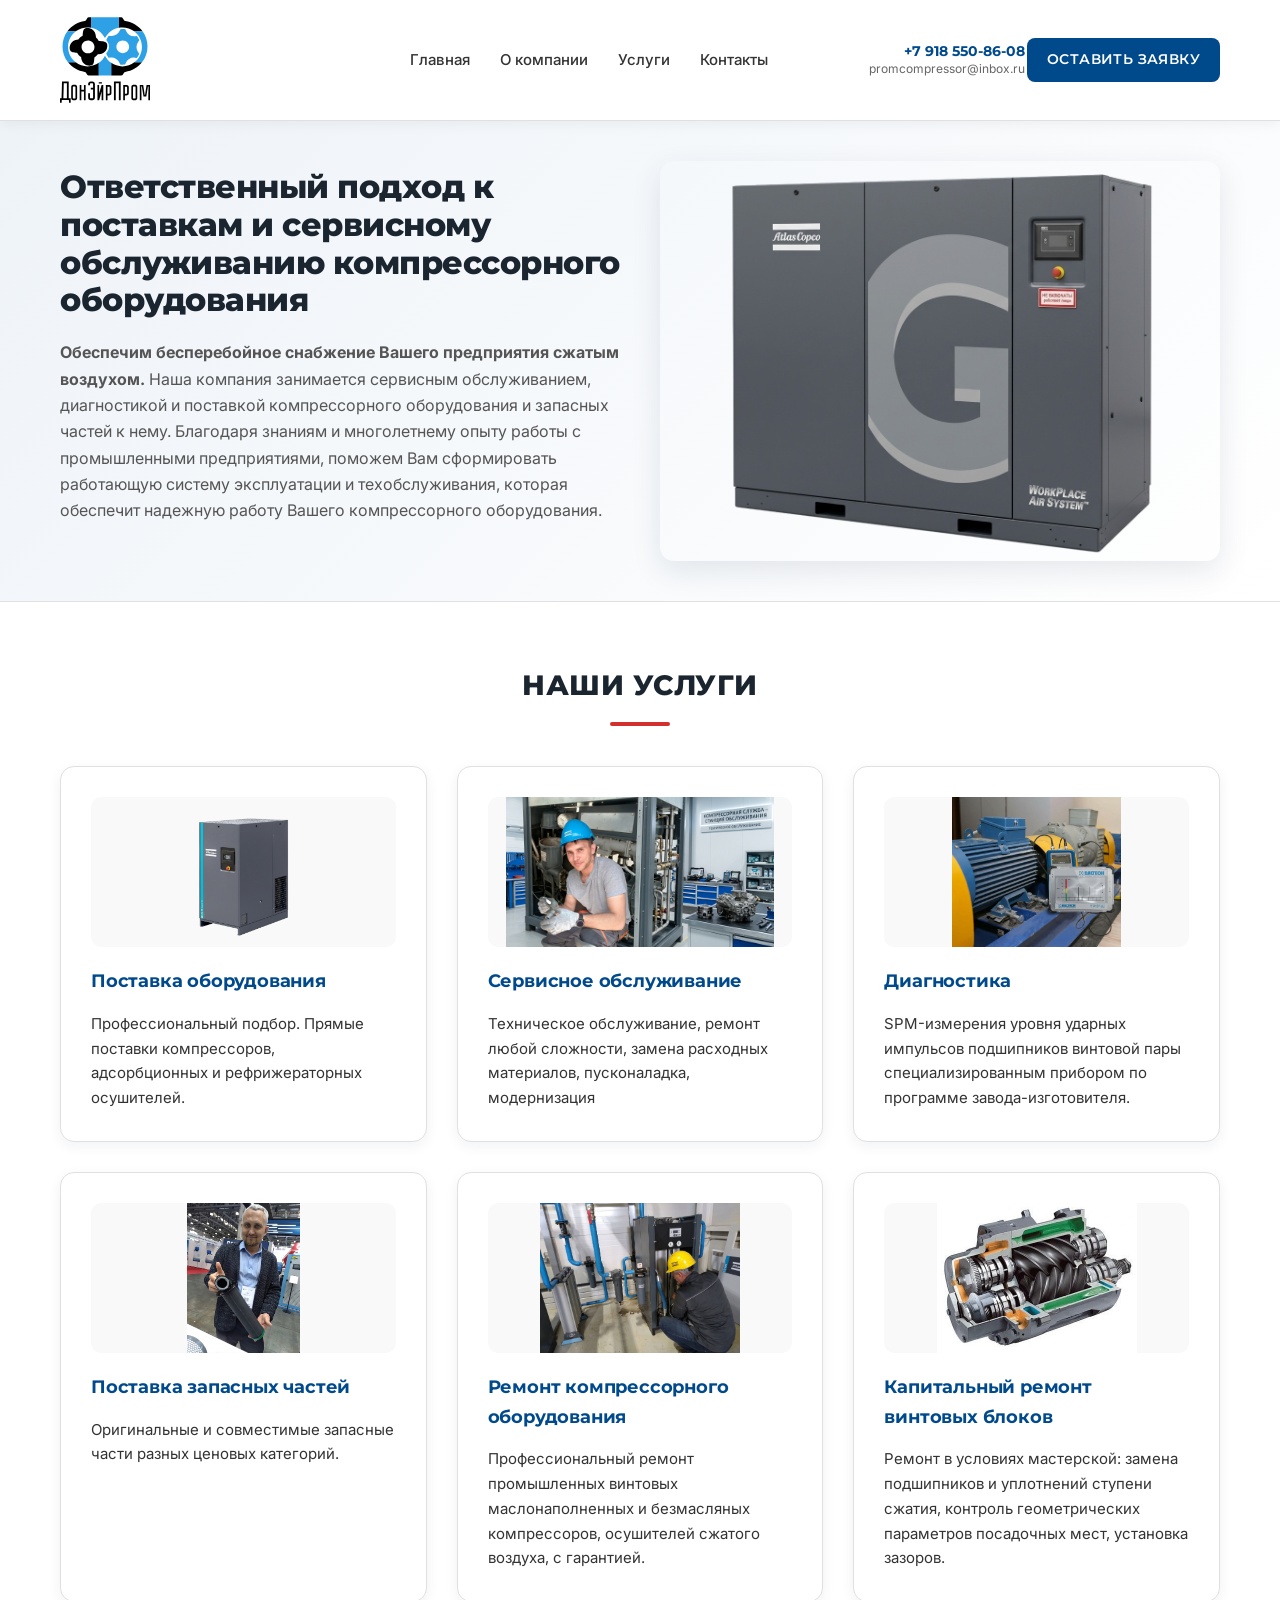
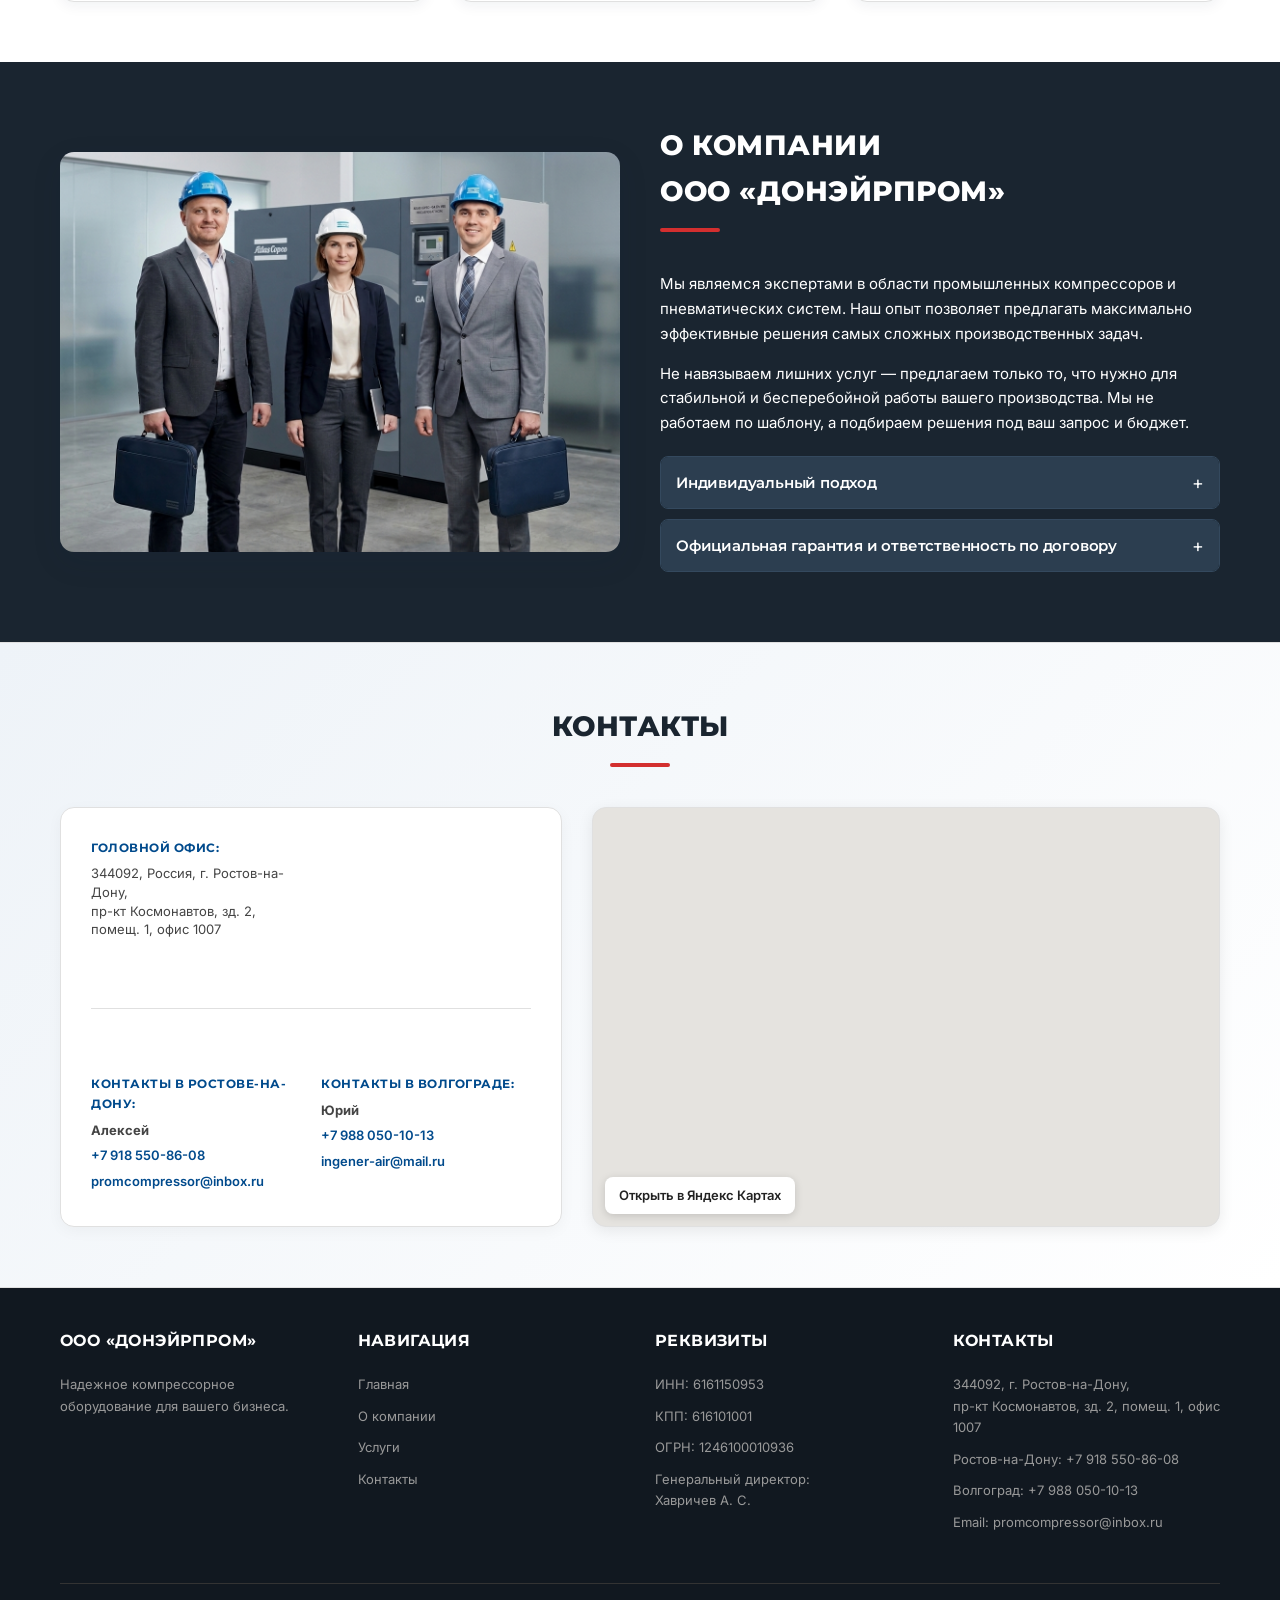
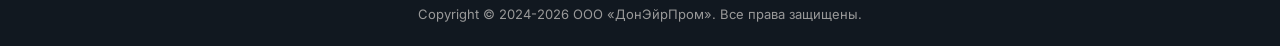
==== index.html @ 3b234bd2 "изменена картинка поставки оборужования" ====
<!DOCTYPE html>
<html lang="ru">
<head>
    <meta charset="UTF-8">
    <meta name="viewport" content="width=device-width, initial-scale=1.0">
    <title>ДонЭйрПром</title>
    <link rel="preconnect" href="https://fonts.googleapis.com">
    <link rel="preconnect" href="https://fonts.gstatic.com" crossorigin>
    <link rel="icon" href="images/favicon.png" type="image/png">
    <link rel="stylesheet" href="css/index.css?v=2.2">
</head>
<body>
    <div id="preloader">
        <div class="spinner"></div>
    </div>

    <header>
        <div class="container">
            <div class="header-main">
                <div class="logo-block">
                    <a href="#home" class="logo">
                        <img src="images/logo.svg" alt="ООО «ДонЭйрПром»">
                    </a>
                    <div class="header-contacts">
                        <a href="tel:+79185508608" class="contact-phone">+7 918 550-86-08</a>
                        <a href="mailto:promcompressor@inbox.ru" class="contact-email">promcompressor@inbox.ru</a>
                    </div>
                </div>
                <nav class="nav-desktop">
                    <a href="#home">Главная</a>
                    <a href="#about">О компании</a>
                    <a href="#services">Услуги</a>
                    <a href="#contacts">Контакты</a>
                </nav>

                <!-- <button class="btn" onclick="document.getElementById('request-form').scrollIntoView({behavior: 'smooth'})">Оставить заявку</button> -->
                <a class="btn" href="mailto:promcompressor@inbox.ru?subject=Заявка%20с%20сайта%20ДонЭйрПром">Оставить заявку</a>

                <button class="mobile-menu-btn" id="mobileMenuBtn">≡</button>
            </div>
        </div>

        <nav class="mobile-nav" id="mobileNav">
            <a href="#home" class="mobile-link">Главная</a>
            <a href="#about" class="mobile-link">О компании</a>
            <a href="#services" class="mobile-link">Услуги</a>
            <a href="#contacts" class="mobile-link">Контакты</a>
            <button class="btn mobile-link" onclick="document.getElementById('request-form').scrollIntoView({behavior: 'smooth'})">Оставить заявку</button>
        </nav>
    </header>

    <section class="hero" id="home">
        <div class="container hero-content">
            <div>
                <h1>Ответственный подход к поставкам и сервисному обслуживанию компрессорного оборудования</h1>
                <p>
                    <strong>Обеспечим бесперебойное снабжение Вашего предприятия сжатым воздухом.</strong>
                    <span class="hero-more" id="heroMore">Наша компания занимается сервисным обслуживанием, диагностикой и поставкой компрессорного оборудования и запасных частей к нему. Благодаря знаниям и многолетнему опыту работы с промышленными предприятиями, поможем Вам сформировать работающую систему эксплуатации и техобслуживания, которая обеспечит надежную работу Вашего компрессорного оборудования.</span>
                    <button type="button" class="hero-more-btn" id="heroMoreBtn" aria-expanded="false">Подробнее</button>
                </p>
                <!-- <button class="btn btn-accent" onclick="document.getElementById('request-form').scrollIntoView({behavior: 'smooth'})">Получить консультацию</button> -->
            </div>
            <div class="hero-img-container">
                <img src="images/hero-compressor.png" alt="Промышленный компрессор" class="responsive-img">
            </div>
        </div>
    </section>

    <section class="section" id="services">
        <div class="container">
            <h2 class="section-title">Наши услуги</h2>
            <div class="grid-3">
                <div class="card">
                    <div class="card-img-container">
                        <img src="images/compressor.png" alt="Поставка оборудования">
                    </div>
                    <h3>Поставка оборудования</h3>
                    <p>Профессиональный подбор. Прямые поставки компрессоров, адсорбционных и рефрижераторных осушителей.</p>
                </div>
                <div class="card">
                    <div class="card-img-container">
                        <img src="images/ingenner.jpg" alt="Сервисное обслуживание">
                    </div>
                    <h3>Сервисное обслуживание</h3>
                    <p>Техническое обслуживание, ремонт любой сложности, замена расходных материалов, пусконаладка, модернизация</p>
                </div>
                <div class="card">
                    <div class="card-img-container">
                        <img src="images/service-diagnostics.jpg" alt="Диагностика">
                    </div>
                    <h3>Диагностика</h3>
                    <p>SPM-измерения уровня ударных импульсов подшипников винтовой пары специализированным прибором по программе завода-изготовителя.</p>
                </div>
                <div class="card">
                    <div class="card-img-container">
                        <img src="images/service-spare-parts.jpeg" alt="Поставка запасных частей">
                    </div>
                    <h3>Поставка запасных частей</h3>
                    <p>Оригинальные и совместимые запасные части разных ценовых категорий.</p>
                </div>
                <div class="card">
                    <div class="card-img-container">
                        <img src="images/service-repair.jpeg" alt="Ремонт компрессорного оборудования">
                    </div>
                    <h3>Ремонт компрессорного оборудования</h3>
                    <p>Профессиональный ремонт промышленных винтовых маслонаполненных и безмасляных компрессоров, осушителей сжатого воздуха, с гарантией.</p>
                </div>
                <div class="card">
                    <div class="card-img-container">
                        <img src="images/service-screw-overhaul.jpeg" alt="Капитальный ремонт винтовых блоков">
                    </div>
                    <h3>Капитальный ремонт винтовых блоков</h3>
                    <p>Ремонт в условиях мастерской: замена подшипников и уплотнений ступени сжатия, контроль геометрических параметров посадочных мест, установка зазоров.</p>
                </div>
            </div>
            <div class="slider-dots" id="sliderDots"></div>
        </div>
    </section>

    <section class="section about-section" id="about">
        <div class="container about-grid">
            <div class="hero-img-container">
                <img src="images/about-team.jpeg" alt="Инженер / Команда ООО Донэйрпром" class="responsive-img">
            </div>
            <div class="about-text">
                <h2 class="section-title">О компании<br>ООО «Донэйрпром»</h2>
                <p>Мы являемся экспертами в области промышленных компрессоров и пневматических систем. Наш опыт позволяет предлагать максимально эффективные решения самых сложных производственных задач.</p>
                <p>Не навязываем лишних услуг — предлагаем только то, что нужно для стабильной и бесперебойной работы вашего производства. Мы не работаем по шаблону, а подбираем решения под ваш запрос и бюджет.</p>

                <div class="accordion">
                    <div class="accordion-item">
                        <button class="accordion-btn">
                            Индивидуальный подход
                            <span class="accordion-icon">+</span>
                        </button>
                        <div class="accordion-content">
                            <p>Мы детально изучаем специфику вашего предприятия перед предложением решения. Учитываем требуемые мощности, условия эксплуатации и бюджет, чтобы подобрать оптимальное оборудование без избыточных затрат.</p>
                        </div>
                    </div>

                    <div class="accordion-item">
                        <button class="accordion-btn">
                            Официальная гарантия и ответственность по договору
                            <span class="accordion-icon">+</span>
                        </button>
                        <div class="accordion-content">
                            <p>На все поставляемое оборудование и выполненные работы предоставляется документальная гарантия. Мы юридически закрепляем сроки и качество в договоре.</p>
                        </div>
                    </div>
                </div>
            </div>
        </div>
    </section>

    <section class="section contacts-section" id="contacts">
        <div class="container">
            <h2 class="section-title">Контакты</h2>
            <div class="contacts-grid">
                <div class="contacts-info-block">
                    <div class="contacts-main-row">
                        <div class="contacts-col">
                            <div class="contacts-label">Головной офис:</div>
                            <p class="contacts-address">344092, Россия, г. Ростов-на-Дону,<br>пр-кт Космонавтов, зд. 2, помещ. 1, офис 1007</p>
                        </div>
                    </div>

                    <div class="contacts-divider"></div>

                    <div class="contacts-main-row">
                        <div class="contacts-col">
                            <div class="contacts-label">Контакты в Ростове-на-Дону:</div>
                            <p><strong>Алексей</strong></p>
                            <p><a href="tel:+79185508608">+7 918 550-86-08</a></p>
                            <p><a href="mailto:promcompressor@inbox.ru">promcompressor@inbox.ru</a></p>
                        </div>
                        <div class="contacts-col">
                            <div class="contacts-label">Контакты в Волгограде:</div>
                            <p><strong>Юрий</strong></p>
                            <p><a href="tel:+79880501013">+7 988 050-10-13</a></p>
                            <p><a href="mailto:ingener-air@mail.ru">ingener-air@mail.ru</a></p>
                        </div>
                    </div>
                </div>

                <div class="contacts-map">
                    <iframe src="https://yandex.ru/map-widget/v1/?text=%D0%A0%D0%BE%D1%81%D1%82%D0%BE%D0%B2-%D0%BD%D0%B0-%D0%94%D0%BE%D0%BD%D1%83%2C%20%D0%BF%D1%80%D0%BE%D1%81%D0%BF%D0%B5%D0%BA%D1%82%20%D0%9A%D0%BE%D1%81%D0%BC%D0%BE%D0%BD%D0%B0%D0%B2%D1%82%D0%BE%D0%B2%2C%202" title="Офис ДонЭйрПром на Яндекс Картах" loading="lazy" allowfullscreen></iframe>
                    <a class="map-link" href="https://yandex.ru/maps/?text=%D0%A0%D0%BE%D1%81%D1%82%D0%BE%D0%B2-%D0%BD%D0%B0-%D0%94%D0%BE%D0%BD%D1%83%2C%20%D0%BF%D1%80%D0%BE%D1%81%D0%BF%D0%B5%D0%BA%D1%82%20%D0%9A%D0%BE%D1%81%D0%BC%D0%BE%D0%BD%D0%B0%D0%B2%D1%82%D0%BE%D0%B2%2C%202" target="_blank" rel="noopener">Открыть в Яндекс Картах</a>
                </div>
            </div>
        </div>
    </section>

    <!-- <section class="section request-section" id="request-form">
        <div class="container">
            <h2 class="section-title">Остались вопросы?</h2>
            <div class="contact-form">
                <p style="text-align: center; margin-bottom: 20px;">Заполните форму и мы свяжемся с вами для консультации.</p>
                <form id="leadForm">
                    <input type="hidden" id="formTs" name="formTs" value="">
                    <input type="text" id="website" name="website" tabindex="-1" autocomplete="off"
                           style="position:absolute;left:-9999px;opacity:0;pointer-events:none;height:0;width:0;"
                           aria-hidden="true">

                    <div class="form-group">
                        <label for="company">Наименование компании</label>
                        <input type="text" id="company" class="form-control" placeholder="ООО «Название»">
                    </div>

                    <div class="form-group">
                        <label for="name">Ваше Имя и Фамилия</label>
                        <input type="text" id="name" class="form-control" required>
                    </div>
                    <div class="form-group">
                        <label for="phone">Номер телефона</label>
                        <input type="tel" id="phone" class="form-control" placeholder="+7 (999) 000-00-00" required>
                    </div>
                    <div class="form-group">
                        <label for="time">Удобное время для звонка</label>
                        <input type="text" id="time" class="form-control">
                    </div>
                    <div class="form-group">
                        <label for="message">Текст обращения</label>
                        <textarea id="message" class="form-control" rows="4" placeholder="Опишите вашу потребность..."></textarea>
                    </div>

                    <div class="form-group checkbox-group">
                        <input type="checkbox" id="consent" name="consent" required>
                        <label for="consent">
                            Я даю согласие на обработку моих персональных данных в соответствии с
                            <a href="privacy.html" class="privacy-link" target="_blank">политикой обработки персональных данных</a>
                        </label>
                    </div>

                    <button type="submit" class="btn btn-accent" style="width: 100%;">Отправить данные</button>
                </form>
            </div>
        </div>
    </section> -->

    <footer>
        <div class="container">
            <div class="footer-grid">
                <div class="footer-col">
                    <h4>ООО «ДонЭйрПром»</h4>
                    <p>Надежное компрессорное оборудование для вашего бизнеса.</p>
                </div>
                <div class="footer-col">
                    <h4>Навигация</h4>
                    <ul>
                        <li><a href="#home">Главная</a></li>
                        <li><a href="#about">О компании</a></li>
                        <li><a href="#services">Услуги</a></li>
                        <li><a href="#contacts">Контакты</a></li>
                        <!-- <li><a href="privacy.html" class="privacy-link" style="color:#999;">Политика обработки персональных данных</a></li> -->
                    </ul>
                </div>
                <div class="footer-col">
                    <h4>Реквизиты</h4>
                    <ul>
                        <li>ИНН: 6161150953</li>
                        <li>КПП: 616101001</li>
                        <li>ОГРН: 1246100010936</li>
                        <li>Генеральный директор:<br>Хавричев А. С.</li>
                    </ul>
                </div>
                <div class="footer-col">
                    <h4>Контакты</h4>
                    <ul>
                        <li>344092, г. Ростов-на-Дону, <br> пр-кт Космонавтов, зд. 2, помещ. 1, офис 1007</li>
                        <li>Ростов-на-Дону: +7 918 550-86-08</li>
                        <li>Волгоград: +7 988 050-10-13</li>
                        <li>Email: promcompressor@inbox.ru</li>
                    </ul>
                </div>
            </div>
            <div class="footer-bottom">
                <p>Copyright © 2024-2026 ООО «ДонЭйрПром». Все права защищены.</p>
            </div>
        </div>
    </footer>

    <script src="js/index.js?v=1.1"></script>
</body>
</html>
---- css/index.css ----
@import url('https://fonts.googleapis.com/css2?family=Inter:wght@400;500;600;700&family=Montserrat:wght@600;700;800&display=swap');

html {
    scroll-padding-top: 75px;
    scroll-behavior: smooth;
}

html, body {
    max-width: 100%;
    overflow-x: hidden;
    overflow-x: clip;
}

* {
    margin: 0;
    padding: 0;
    box-sizing: border-box;
    font-family: 'Inter', 'Segoe UI', Tahoma, Geneva, Verdana, sans-serif;
}

:root {
    --primary-color: #004a8c;
    --secondary-color: #1a2530;
    --accent-color: #d32f2f;
    --bg-light: #f4f6f8;
    --text-dark: #333333;
    --text-light: #ffffff;
    --border-color: #e0e0e0;
    --radius: 14px;
    --shadow: 0 10px 30px rgba(16, 38, 64, .10);
    --font-heading: 'Montserrat', 'Segoe UI', sans-serif;
    --font-body: 'Inter', 'Segoe UI', sans-serif;
}

body {
    background-color: var(--text-light);
    color: var(--text-dark);
    line-height: 1.65;
    font-size: 15px;
    font-family: var(--font-body);
    -webkit-font-smoothing: antialiased;
    -moz-osx-font-smoothing: grayscale;
    font-feature-settings: "kern", "liga";
}

a {
    text-decoration: none;
    color: inherit;
}

ul {
    list-style: none;
}

h1, h2, h3, h4,
.section-title,
.hero h1,
.card h3,
.footer-col h4,
.btn,
.accordion-btn,
.logo {
    font-family: var(--font-heading);
    font-weight: 700;
    letter-spacing: -0.2px;
}

.container {
    max-width: 1200px;
    margin: 0 auto;
    padding: 0 20px;
}

#preloader {
    position: fixed;
    top: 0;
    left: 0;
    width: 100%;
    height: 100%;
    background-color: var(--text-light);
    z-index: 9999;
    display: flex;
    justify-content: center;
    align-items: center;
    transition: opacity 0.5s ease;
}

.spinner {
    width: 50px;
    height: 50px;
    border: 4px solid var(--border-color);
    border-top: 4px solid var(--primary-color);
    border-radius: 50%;
    animation: spin 1s linear infinite;
}

@keyframes spin {
    0% { transform: rotate(0deg); }
    100% { transform: rotate(360deg); }
}

.responsive-img {
    width: 100%;
    height: 100%;
    object-fit: cover;
    display: block;
}

header {
    background-color: var(--text-light);
    border-bottom: 1px solid var(--border-color);
    position: sticky;
    top: 0;
    z-index: 100;
    box-shadow: 0 2px 14px rgba(0,0,0,.06);
}

.header-main {
    position: relative;
    padding: 15px 0;
    display: flex;
    justify-content: space-between;
    align-items: center;
}

.logo-block {
    display: flex;
    align-items: center;
}

.logo img {
    max-height: 90px;
    width: auto;
    display: block;
}

.nav-desktop {
    display: flex;
    gap: 30px;
}

.nav-desktop a {
    font-weight: 500;
    font-size: 15px;
    transition: color 0.2s;
}

.nav-desktop a:hover {
    color: var(--primary-color);
}

.btn {
    background-color: var(--primary-color);
    color: var(--text-light);
    padding: 10px 20px;
    border: none;
    cursor: pointer;
    font-weight: 600;
    font-size: 14px;
    transition: transform .15s, box-shadow .15s, background-color 0.2s;
    text-transform: uppercase;
    border-radius: 8px;
    letter-spacing: .4px;
    font-family: var(--font-heading);
}

.btn:hover {
    background-color: #003666;
    transform: translateY(-1px);
    box-shadow: 0 6px 16px rgba(0,0,0,.18);
}

.btn-accent {
    background-color: var(--accent-color);
}

.btn-accent:hover {
    background-color: #b71c1c;
}

.mobile-menu-btn {
    display: none;
    background: none;
    border: none;
    font-size: 24px;
    cursor: pointer;
    color: var(--secondary-color);
    margin-left: 15px;
}

.mobile-nav {
    display: none;
    background-color: var(--text-light);
    border-bottom: 1px solid var(--border-color);
    padding: 20px;
    position: absolute;
    top: 100%;
    left: 0;
    width: 100%;
    box-shadow: 0 4px 6px rgba(0, 0, 0, 0.05);
}

.mobile-nav.active {
    display: flex;
    flex-direction: column;
    gap: 15px;
}

.header-contacts {
    position: absolute;
    right: 195px;
    top: 50%;
    transform: translateY(-50%);
    display: flex;
    flex-direction: column;
    align-items: flex-end;
    gap: 2px;
    line-height: 1.2;
    white-space: nowrap;
    z-index: 10;
}

.header-contacts a {
    color: var(--text-dark);
    text-decoration: none;
    transition: color 0.2s;
}

.header-contacts a:hover {
    color: var(--primary-color);
}

.header-contacts .contact-phone {
    font-weight: 700;
    font-size: 14px;
    color: var(--primary-color);
    font-family: var(--font-heading);
}

.header-contacts .contact-email {
    font-size: 12px;
    color: #666;
}

.hero {
    background: linear-gradient(135deg, #eef3f8 0%, #fff 100%);
    padding: 40px 0;
    border-bottom: 1px solid var(--border-color);
}

.hero-content {
    display: grid;
    grid-template-columns: 1fr 1fr;
    gap: 40px;
    align-items: center;
}

.hero h1 {
    font-size: 32px;
    color: var(--secondary-color);
    margin-bottom: 20px;
    line-height: 1.18;
    font-weight: 800;
    letter-spacing: -0.5px;
    font-family: var(--font-heading);
}

.hero p {
    font-size: 16px;
    margin-bottom: 30px;
    color: #555555;
}

.hero-more-btn {
    display: none;
}

.hero-img-container {
    height: 400px;
    width: 100%;
    overflow: hidden;
    border-radius: var(--radius);
    box-shadow: var(--shadow);
}

.section {
    padding: 60px 0;
}

.section-title {
    text-align: center;
    font-size: 28px;
    margin-bottom: 40px;
    color: var(--secondary-color);
    text-transform: uppercase;
    position: relative;
    padding-bottom: 18px;
    font-weight: 800;
    letter-spacing: 0.5px;
    font-family: var(--font-heading);
}

.section-title::after {
    content: '';
    position: absolute;
    left: 50%;
    bottom: 0;
    width: 60px;
    height: 4px;
    background: var(--accent-color);
    border-radius: 2px;
    transform: translateX(-50%);
}

.grid-3 {
    display: grid;
    grid-template-columns: repeat(auto-fit, minmax(300px, 1fr));
    gap: 30px;
}

.card {
    border: 1px solid var(--border-color);
    padding: 30px;
    background-color: var(--text-light);
    border-radius: var(--radius);
    box-shadow: 0 4px 14px rgba(16,38,64,.06);
    transition: transform .2s, box-shadow .2s, border-color .2s;
}

.card:hover {
    transform: translateY(-5px);
    border-color: var(--primary-color);
    box-shadow: var(--shadow);
}

.card-img-container {
    height: 150px;
    margin-bottom: 20px;
    overflow: hidden;
    display: flex;
    align-items: center;
    justify-content: center;
    background-color: #f9f9f9;
    border-radius: 10px;
}

.card-img-container img {
    max-height: 100%;
    object-fit: contain;
}

.card h3 {
    font-size: 18px;
    margin-bottom: 15px;
    color: var(--primary-color);
    font-family: var(--font-heading);
    font-weight: 700;
}

.details-grid { display: grid; grid-template-columns: 1fr 1fr; gap: 30px; }
.details-item { border: 1px solid var(--border-color); padding: 30px; border-radius: var(--radius); box-shadow: 0 4px 14px rgba(16,38,64,.06); }
.details-item h3 { color: var(--primary-color); margin-bottom: 12px; font-size: 20px; font-family: var(--font-heading); }
.details-note { margin-top: 30px; background: var(--bg-light); padding: 25px 30px; border-left: 4px solid var(--primary-color); border-radius: var(--radius); }
.details-note p + p { margin-top: 12px; }

.about-section {
    background-color: var(--secondary-color);
    color: var(--text-light);
}

.about-section .section-title {
    color: var(--text-light);
    text-align: left;
}

.about-section .section-title::after {
    left: 0;
    transform: none;
}

.about-grid {
    display: grid;
    grid-template-columns: 1fr 1fr;
    gap: 40px;
    align-items: center;
}

.about-text p {
    margin-bottom: 15px;
}

.accordion {
    margin-top: 20px;
}

.accordion-item {
    margin-bottom: 10px;
    border: 1px solid #34495e;
    border-radius: 8px;
    overflow: hidden;
}

.accordion-btn {
    background-color: #2c3e50;
    color: var(--text-light);
    padding: 15px;
    width: 100%;
    text-align: left;
    border: none;
    cursor: pointer;
    font-size: 15px;
    font-weight: 600;
    display: flex;
    justify-content: space-between;
    align-items: center;
    transition: background-color 0.2s;
    font-family: var(--font-heading);
}

.accordion-btn:hover,
.accordion-btn.active {
    background-color: #34495e;
}

.accordion-icon {
    font-size: 18px;
    font-weight: normal;
    transition: transform 0.3s;
}

.accordion-btn.active .accordion-icon {
    transform: rotate(45deg);
}

.accordion-content {
    background-color: #1a2530;
    max-height: 0;
    overflow: hidden;
    transition: max-height 0.3s ease-out;
}

.accordion-content p {
    padding: 15px;
    margin: 0;
    font-size: 14px;
    color: #d1d8e0;
    border-top: 1px solid #34495e;
}

.contacts-section { 
    background: linear-gradient(135deg, #eef3f8 0%, #fff 100%);
    color: var(--text-dark); 
    padding: 60px 0;
    border-top: 1px solid var(--border-color);
    border-bottom: 1px solid var(--border-color);
}

.contacts-section .section-title { 
    color: var(--secondary-color); 
    margin-bottom: 40px; 
}

.contacts-grid { 
    display: grid; 
    grid-template-columns: 1fr 1.25fr; 
    gap: 30px; 
    align-items: stretch; 
}

.contacts-info-block { 
    background: #ffffff; 
    border: 1px solid var(--border-color); 
    border-radius: var(--radius); 
    padding: 30px; 
    display: flex; 
    flex-direction: column; 
    justify-content: space-between; 
    box-shadow: 0 4px 15px rgba(0,0,0,.04);
}

.contacts-main-row { 
    display: grid; 
    grid-template-columns: 1fr 1fr; 
    gap: 20px; 
}

.contacts-phone-big { 
    font-size: 20px; 
    font-weight: 700; 
    color: var(--primary-color); 
    text-decoration: none; 
    display: block; 
    margin-bottom: 4px; 
    font-family: var(--font-heading);
}

.contacts-phone-big:hover {
    text-decoration: underline;
}

.contacts-subtext { 
    font-size: 12px; 
    color: #777777; 
    line-height: 1.3; 
}

.contacts-label { 
    font-size: 12px; 
    color: #004a8c; 
    margin-bottom: 6px; 
    text-transform: uppercase; 
    letter-spacing: .5px; 
    font-weight: 700;
    font-family: var(--font-heading);
}

.contacts-address { 
    font-size: 13px; 
    line-height: 1.45; 
    color: #444444; 
}

.contacts-divider { 
    height: 1px; 
    background: var(--border-color); 
    margin: 20px 0; 
}

.contacts-col p { 
    font-size: 13px; 
    margin-bottom: 4px; 
    color: #444444;
}

.contacts-col .person-name {
    font-weight: 700;
    color: var(--secondary-color);
}

.contacts-col a { 
    color: var(--primary-color); 
    font-weight: 600; 
}

.contacts-col a:hover { 
    text-decoration: underline; 
}

.contacts-map { 
    position: relative; 
    min-height: 420px; 
    border-radius: var(--radius); 
    overflow: hidden; 
    box-shadow: 0 4px 15px rgba(0,0,0,.08); 
    background: #e5e3df; 
    border: 1px solid var(--border-color);
}

.contacts-map iframe { 
    position: absolute; 
    inset: 0; 
    width: 100%; 
    height: 100%; 
    border: 0; 
}

.map-link { 
    position: absolute; 
    left: 12px; 
    bottom: 12px; 
    background: #ffffff; 
    color: #222222; 
    padding: 8px 14px; 
    font-size: 13px; 
    font-weight: 600; 
    border-radius: 8px; 
    box-shadow: 0 2px 8px rgba(0,0,0,.15); 
    text-decoration: none;
}

.map-link:hover { 
    background: #f1f1f1; 
}

.request-section {
    background: url('../images/request-background.jpg') no-repeat center center/cover;
    position: relative;
}

.contact-form {
    background-color: rgba(255, 255, 255, 0.96);
    padding: 40px;
    border: 1px solid var(--border-color);
    max-width: 600px;
    margin: 0 auto;
    border-radius: var(--radius);
    box-shadow: var(--shadow);
}

.form-group {
    margin-bottom: 20px;
}

.form-group label {
    display: block;
    margin-bottom: 8px;
    font-weight: 600;
    font-size: 14px;
}

.form-control {
    width: 100%;
    padding: 12px;
    border: 1px solid var(--border-color);
    background-color: var(--text-light);
    font-size: 14px;
    border-radius: 8px;
    font-family: var(--font-body);
    transition: border-color 0.2s, box-shadow 0.2s;
}

textarea.form-control {
    resize: vertical;
    min-height: 100px;
}

.form-control:focus {
    outline: none;
    border-color: var(--primary-color);
    box-shadow: 0 0 0 3px rgba(0, 74, 140, 0.1);
}

.radio-group {
    display: flex;
    gap: 20px;
    flex-wrap: wrap;
}

.form-group .radio-option {
    display: flex;
    align-items: center;
    gap: 8px;
    margin-bottom: 0;
    font-weight: 500;
    cursor: pointer;
}

.radio-option input {
    width: 16px;
    height: 16px;
    accent-color: var(--primary-color);
    cursor: pointer;
}

.checkbox-group {
    display: flex;
    align-items: flex-start;
    gap: 10px;
    margin-bottom: 20px;
}

.checkbox-group input[type="checkbox"] {
    margin-top: 3px;
    width: 16px;
    height: 16px;
    flex-shrink: 0;
    accent-color: var(--primary-color);
    cursor: pointer;
}

.checkbox-group label {
    font-size: 13px;
    font-weight: 400;
    line-height: 1.4;
    color: #444444;
    cursor: pointer;
}

.checkbox-group a {
    color: var(--primary-color);
    text-decoration: underline;
}

.checkbox-group a:hover {
    color: var(--secondary-color);
}

.privacy-link {
    color: var(--primary-color);
    text-decoration: underline;
}

.privacy-link:hover {
    color: var(--secondary-color);
}

footer {
    background-color: #111820;
    color: #999999;
    padding: 40px 0 20px;
    font-size: 13px;
}

.footer-grid {
    display: grid;
    grid-template-columns: repeat(auto-fit, minmax(min(200px, 100%), 1fr));
    gap: 30px;
    margin-bottom: 40px;
}

.footer-col h4 {
    color: var(--text-light);
    margin-bottom: 20px;
    font-size: 16px;
    text-transform: uppercase;
    font-family: var(--font-heading);
    font-weight: 700;
    letter-spacing: 0.4px;
}

.footer-col ul li {
    margin-bottom: 10px;
}

.footer-bottom {
    border-top: 1px solid #333333;
    padding-top: 20px;
    text-align: center;
}

@media (max-width: 768px) {
    .details-grid { grid-template-columns: 1fr; }
    .hero h1 { font-size: 24px; }
    .nav-desktop,
    .header-main .btn {
        display: none;
    }

    .mobile-menu-btn {
        display: block;
    }

    .hero-content,
    .about-grid,
    .contacts-grid, 
    .contacts-main-row {
        grid-template-columns: 1fr;
    }

    .contacts-map { 
        min-height: 320px; 
    }

    .logo img {
        max-height: 70px;
        max-width: 100%;
    }

    .responsive-img {
        object-position: left center;
    }

    .hero-img-container {
        height: 260px;
    }

    .request-section {
        background: var(--bg-light);
    }

    .header-main { gap: 8px; }
    .logo-block { min-width: 0; }
    .header-contacts a,
    .contacts-col a,
    .footer-col li { overflow-wrap: anywhere; }
    .card, .contact-form { min-width: 0; }
    .contact-form { padding: 25px 20px; }

    .hero-more {
        display: none;
    }

    .hero-more.open {
        display: inline;
    }

    .hero-more-btn {
        display: block;
        margin-top: 10px;
        padding: 0;
        background: none;
        border: none;
        color: var(--primary-color);
        font-family: var(--font-body);
        font-size: 15px;
        font-weight: 600;
        text-decoration: underline;
        cursor: pointer;
    }

    .grid-3 {
        display: flex;
        overflow-x: auto;
        scroll-snap-type: x mandatory;
        scroll-behavior: smooth;
        gap: 15px;
        padding-bottom: 15px;
        padding-left: 5px;
        padding-right: 5px;
        -webkit-overflow-scrolling: touch;
        scrollbar-width: thin;
        scrollbar-color: var(--primary-color) var(--bg-light);
    }

    .grid-3::-webkit-scrollbar {
        height: 4px;
    }

    .grid-3::-webkit-scrollbar-track {
        background: var(--bg-light);
    }

    .grid-3::-webkit-scrollbar-thumb {
        background: var(--primary-color);
        border-radius: 4px;
    }

    .grid-3 .card {
        flex: 0 0 85%;
        scroll-snap-align: center;
        scroll-snap-stop: always;
    }

    .slider-dots {
        display: flex;
        justify-content: center;
        align-items: center;
        gap: 8px;
        margin-top: 15px;
    }

    .slider-dot {
        width: 8px;
        height: 8px;
        border-radius: 50%;
        background-color: #ccc;
        transition: all 0.3s ease;
    }

    .slider-dot.active {
        background-color: var(--primary-color);
        width: 20px;
        border-radius: 4px;
    }

    .logo-block {
        flex: 1;
        justify-content: space-between;
        gap: 10px;
    }

    .header-contacts {
        position: static;
        top: auto;
        right: auto;
        transform: none;
        flex-direction: row;
        flex-wrap: wrap;
        white-space: normal;
        min-width: 0;
        align-items: center;
        gap: 12px;
        font-size: 13px;
        margin-right: 5px;
    }

    .header-contacts {
        flex: 1;
        justify-content: center;
        align-items: center;
        text-align: center;
        margin-right: 0;
    }

    .header-contacts .contact-phone {
        font-size: 13px;
        margin-right: 5px;
    }

    .header-contacts .contact-email {
        font-size: 12px;
        color: var(--text-dark);
        display: inline-block;
    }

    @media (max-width: 350px) {
        .header-contacts .contact-email {
            display: none;
        }
    }
}

@media (min-width: 769px) {
    .slider-dots {
        display: none;
    }
}
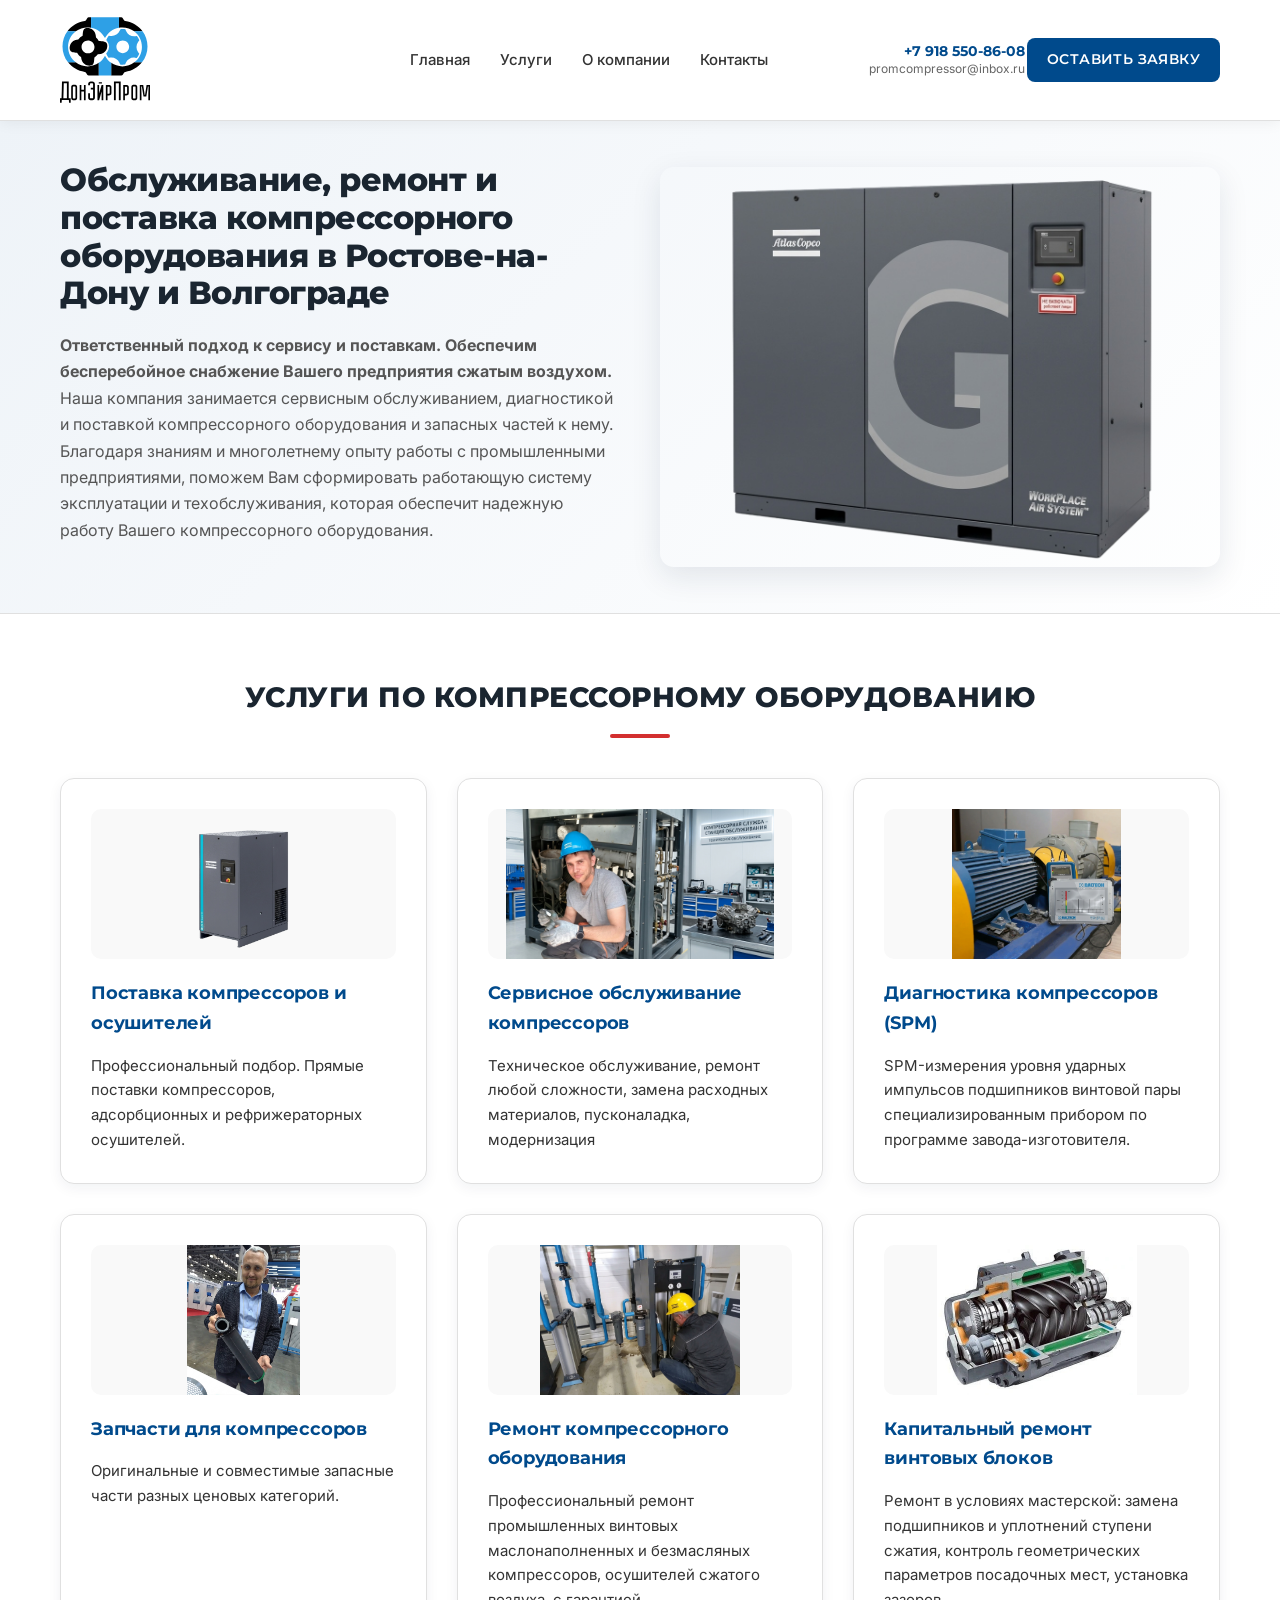
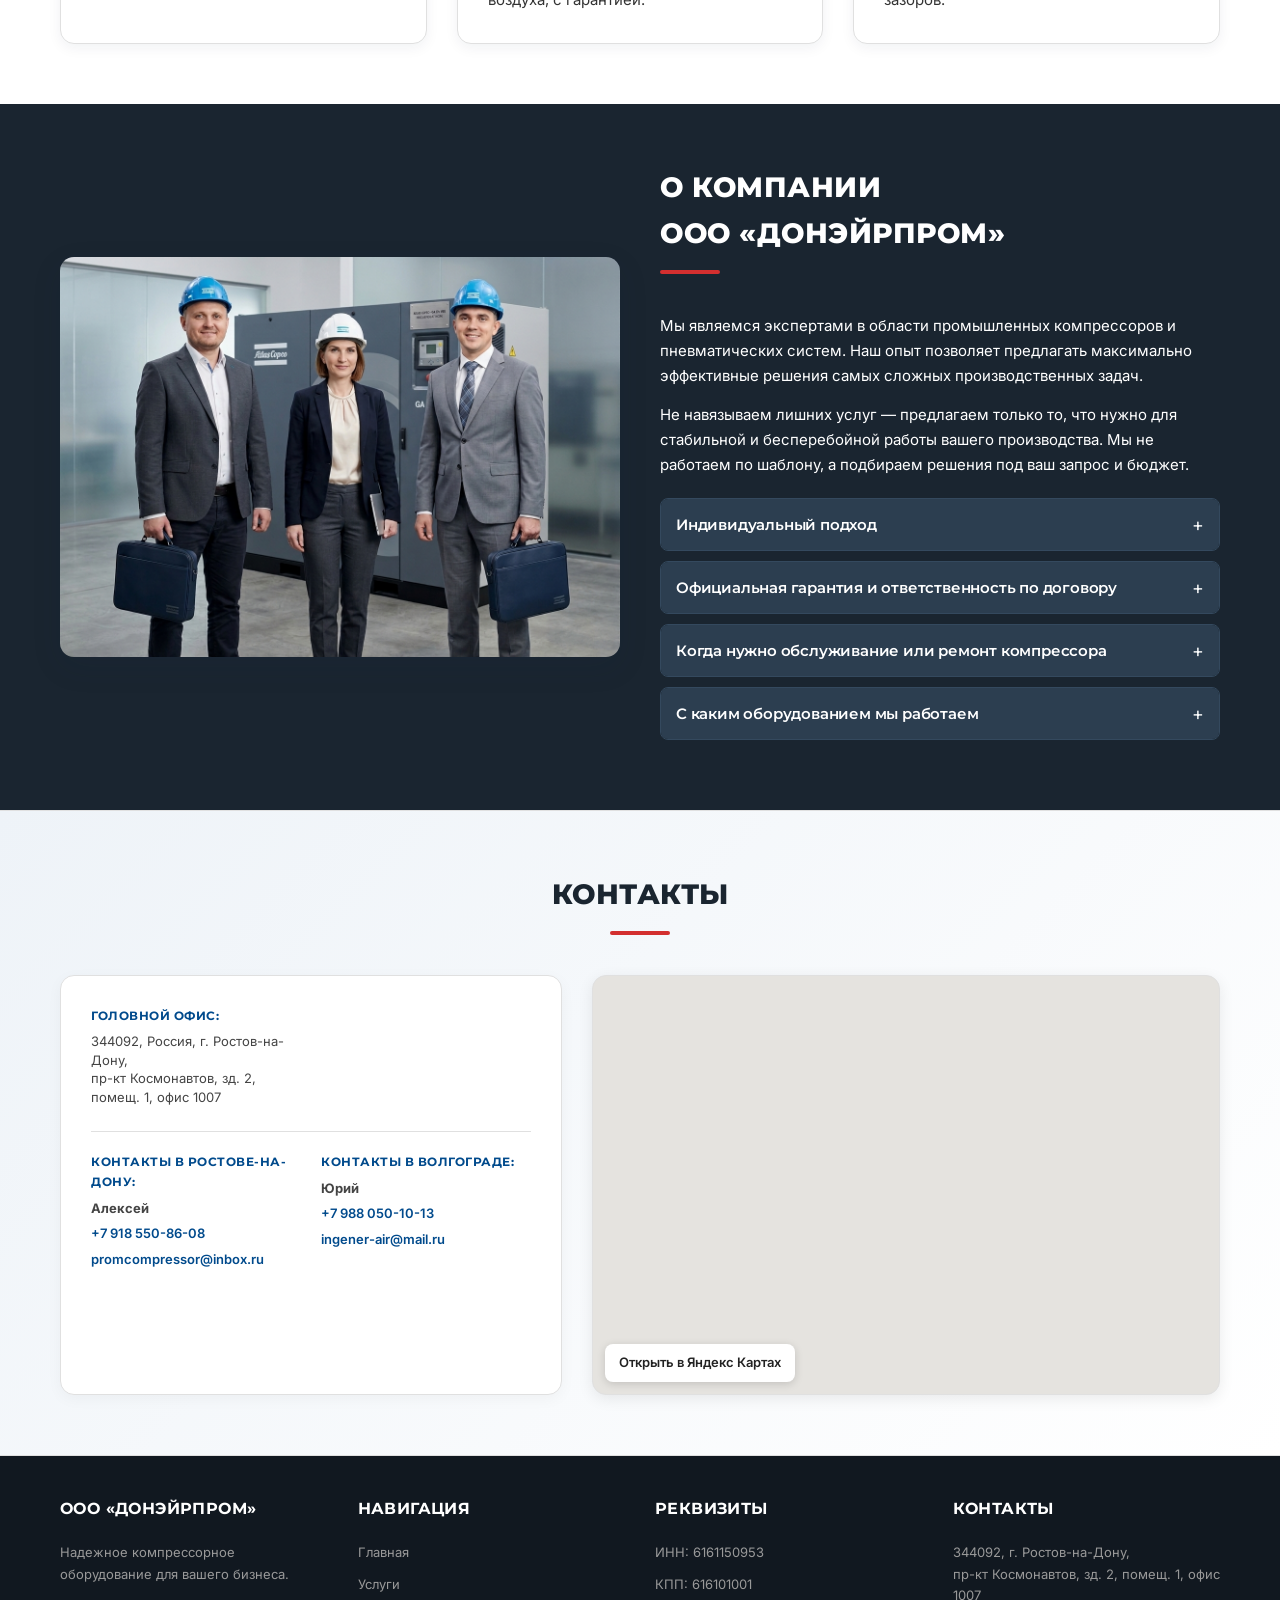
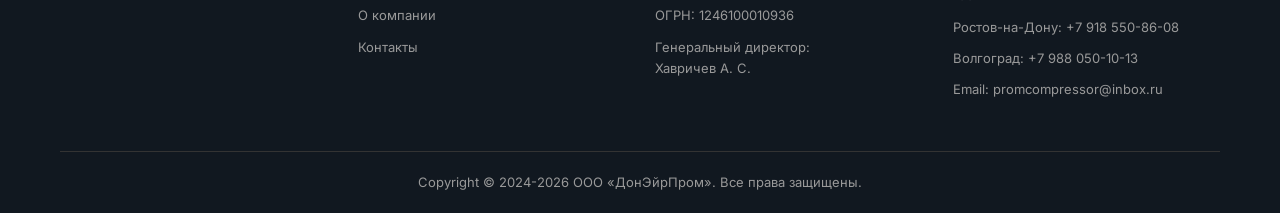
==== commit cdc4260c: "начало seo оптимизации" ====
--- a/index.html
+++ b/index.html
@@ -3,11 +3,115 @@
 <head>
     <meta charset="UTF-8">
     <meta name="viewport" content="width=device-width, initial-scale=1.0">
-    <title>ДонЭйрПром</title>
+
+    <title>Ремонт и обслуживание компрессоров в Ростове-на-Дону и Волгограде — ДонЭйрПром</title>
+    <meta name="description" content="ДонЭйрПром: сервисное обслуживание, ремонт, диагностика и поставка компрессорного оборудования и запчастей. Ростов-на-Дону, Волгоград. Гарантия по договору. Тел. +7 918 550-86-08.">
+    <meta name="robots" content="index, follow, max-image-preview:large, max-snippet:-1">
+    <link rel="canonical" href="https://donairprom.ru/">
+    <meta name="theme-color" content="#004a8c">
+    <meta name="format-detection" content="telephone=no">
+    <meta name="geo.region" content="RU-ROS">
+    <meta name="geo.placename" content="Ростов-на-Дону">
+
+    <!-- <meta name="yandex-verification" content="КОД_ИЗ_ЯНДЕКС_ВЕБМАСТЕРА"> -->
+    <!-- <meta name="google-site-verification" content="КОД_ИЗ_SEARCH_CONSOLE"> -->
+
+    <meta property="og:type" content="website">
+    <meta property="og:site_name" content="ДонЭйрПром">
+    <meta property="og:locale" content="ru_RU">
+    <meta property="og:url" content="https://donairprom.ru/">
+    <meta property="og:title" content="ДонЭйрПром — сервис, ремонт и поставка компрессорного оборудования">
+    <meta property="og:description" content="Обслуживание, диагностика, ремонт винтовых компрессоров, поставка оборудования и запчастей. Ростов-на-Дону, Волгоград.">
+    <meta property="og:image" content="https://donairprom.ru/images/og-image.jpg">
+    <meta property="og:image:width" content="1200">
+    <meta property="og:image:height" content="630">
+    <meta name="twitter:card" content="summary_large_image">
+
+    <link rel="icon" href="images/favicon.png" type="image/png">
+    <link rel="apple-touch-icon" href="images/favicon.png">
+
     <link rel="preconnect" href="https://fonts.googleapis.com">
     <link rel="preconnect" href="https://fonts.gstatic.com" crossorigin>
-    <link rel="icon" href="images/favicon.png" type="image/png">
-    <link rel="stylesheet" href="css/index.css?v=2.2">
+    <link rel="preload" as="image" href="images/hero-compressor.png" fetchpriority="high">
+    <link rel="stylesheet" href="https://fonts.googleapis.com/css2?family=Inter:wght@400;500;600;700&family=Montserrat:wght@600;700;800&display=swap">
+    <link rel="stylesheet" href="css/index.css?v=2.3">
+
+    <script type="application/ld+json">
+    {
+      "@context": "https://schema.org",
+      "@graph": [
+        {
+          "@type": "WebSite",
+          "@id": "https://donairprom.ru/#website",
+          "url": "https://donairprom.ru/",
+          "name": "ДонЭйрПром",
+          "inLanguage": "ru-RU",
+          "publisher": { "@id": "https://donairprom.ru/#organization" }
+        },
+        {
+          "@type": ["Organization", "ProfessionalService"],
+          "@id": "https://donairprom.ru/#organization",
+          "name": "ДонЭйрПром",
+          "legalName": "ООО «ДонЭйрПром»",
+          "alternateName": ["Донэйрпром", "DonAirProm"],
+          "url": "https://donairprom.ru/",
+          "logo": "https://donairprom.ru/images/logo.svg",
+          "image": "https://donairprom.ru/images/hero-compressor.png",
+          "description": "Сервисное обслуживание, диагностика, ремонт и поставка промышленного компрессорного оборудования и запасных частей.",
+          "taxID": "6161150953",
+          "email": "promcompressor@inbox.ru",
+          "telephone": "+7-918-550-86-08",
+          "address": {
+            "@type": "PostalAddress",
+            "streetAddress": "пр-кт Космонавтов, зд. 2, помещ. 1, офис 1007",
+            "addressLocality": "Ростов-на-Дону",
+            "addressRegion": "Ростовская область",
+            "postalCode": "344092",
+            "addressCountry": "RU"
+          },
+          "areaServed": [
+            { "@type": "City", "name": "Ростов-на-Дону" },
+            { "@type": "City", "name": "Волгоград" },
+            { "@type": "AdministrativeArea", "name": "Ростовская область" },
+            { "@type": "AdministrativeArea", "name": "Волгоградская область" }
+          ],
+          "contactPoint": [
+            {
+              "@type": "ContactPoint",
+              "contactType": "sales",
+              "name": "Алексей",
+              "telephone": "+7-918-550-86-08",
+              "email": "promcompressor@inbox.ru",
+              "areaServed": "RU-ROS",
+              "availableLanguage": "ru"
+            },
+            {
+              "@type": "ContactPoint",
+              "contactType": "customer service",
+              "name": "Юрий",
+              "telephone": "+7-988-050-10-13",
+              "email": "ingener-air@mail.ru",
+              "areaServed": "RU-VGG",
+              "availableLanguage": "ru"
+            }
+          ],
+          "hasOfferCatalog": {
+            "@type": "OfferCatalog",
+            "name": "Услуги и оборудование",
+            "itemListElement": [
+              { "@type": "Offer", "itemOffered": { "@type": "Service", "name": "Поставка компрессоров, адсорбционных и рефрижераторных осушителей" } },
+              { "@type": "Offer", "itemOffered": { "@type": "Service", "name": "Сервисное обслуживание компрессорного оборудования" } },
+              { "@type": "Offer", "itemOffered": { "@type": "Service", "name": "SPM-диагностика подшипников винтовой пары" } },
+              { "@type": "Offer", "itemOffered": { "@type": "Service", "name": "Поставка запасных частей для компрессоров" } },
+              { "@type": "Offer", "itemOffered": { "@type": "Service", "name": "Ремонт винтовых маслонаполненных и безмасляных компрессоров" } },
+              { "@type": "Offer", "itemOffered": { "@type": "Service", "name": "Капитальный ремонт винтовых блоков" } }
+            ]
+          }
+        }
+      ]
+    }
+    </script>
+    <noscript><style>#preloader{display:none!important}</style></noscript>
 </head>
 <body>
     <div id="preloader">
@@ -18,100 +122,108 @@
         <div class="container">
             <div class="header-main">
                 <div class="logo-block">
-                    <a href="#home" class="logo">
-                        <img src="images/logo.svg" alt="ООО «ДонЭйрПром»">
+                    <a href="#home" class="logo" aria-label="ДонЭйрПром — на главную">
+                        <img src="images/logo.svg" alt="ООО «ДонЭйрПром» — обслуживание и ремонт компрессоров">
                     </a>
                     <div class="header-contacts">
                         <a href="tel:+79185508608" class="contact-phone">+7 918 550-86-08</a>
                         <a href="mailto:promcompressor@inbox.ru" class="contact-email">promcompressor@inbox.ru</a>
                     </div>
                 </div>
-                <nav class="nav-desktop">
+                <nav class="nav-desktop" aria-label="Основное меню">
                     <a href="#home">Главная</a>
+                    <a href="#services">Услуги</a>
                     <a href="#about">О компании</a>
-                    <a href="#services">Услуги</a>
                     <a href="#contacts">Контакты</a>
                 </nav>
 
-                <!-- <button class="btn" onclick="document.getElementById('request-form').scrollIntoView({behavior: 'smooth'})">Оставить заявку</button> -->
+                <!--
+                <button class="btn" onclick="document.getElementById('request-form').scrollIntoView({behavior: 'smooth'})">Оставить заявку</button>
+                -->
                 <a class="btn" href="mailto:promcompressor@inbox.ru?subject=Заявка%20с%20сайта%20ДонЭйрПром">Оставить заявку</a>
 
-                <button class="mobile-menu-btn" id="mobileMenuBtn">≡</button>
-            </div>
-        </div>
-
-        <nav class="mobile-nav" id="mobileNav">
+                <button class="mobile-menu-btn" id="mobileMenuBtn" aria-label="Открыть меню">≡</button>
+            </div>
+        </div>
+
+        <nav class="mobile-nav" id="mobileNav" aria-label="Мобильное меню">
             <a href="#home" class="mobile-link">Главная</a>
+            <a href="#services" class="mobile-link">Услуги</a>
             <a href="#about" class="mobile-link">О компании</a>
-            <a href="#services" class="mobile-link">Услуги</a>
             <a href="#contacts" class="mobile-link">Контакты</a>
+            <!--
             <button class="btn mobile-link" onclick="document.getElementById('request-form').scrollIntoView({behavior: 'smooth'})">Оставить заявку</button>
+            -->
+            <a class="btn mobile-link" href="mailto:promcompressor@inbox.ru?subject=Заявка%20с%20сайта%20ДонЭйрПром">Оставить заявку</a>
         </nav>
     </header>
 
+    <main>
     <section class="hero" id="home">
         <div class="container hero-content">
             <div>
-                <h1>Ответственный подход к поставкам и сервисному обслуживанию компрессорного оборудования</h1>
+                <h1>Обслуживание, ремонт и поставка компрессорного оборудования в Ростове-на-Дону и Волгограде</h1>
                 <p>
-                    <strong>Обеспечим бесперебойное снабжение Вашего предприятия сжатым воздухом.</strong>
+                    <strong>Ответственный подход к сервису и поставкам. Обеспечим бесперебойное снабжение Вашего предприятия сжатым воздухом.</strong>
                     <span class="hero-more" id="heroMore">Наша компания занимается сервисным обслуживанием, диагностикой и поставкой компрессорного оборудования и запасных частей к нему. Благодаря знаниям и многолетнему опыту работы с промышленными предприятиями, поможем Вам сформировать работающую систему эксплуатации и техобслуживания, которая обеспечит надежную работу Вашего компрессорного оборудования.</span>
                     <button type="button" class="hero-more-btn" id="heroMoreBtn" aria-expanded="false">Подробнее</button>
                 </p>
-                <!-- <button class="btn btn-accent" onclick="document.getElementById('request-form').scrollIntoView({behavior: 'smooth'})">Получить консультацию</button> -->
+                <!-- ВРЕМЕННО ОТКЛЮЧЕНО (вернуть вместе с формой): кнопка «Получить консультацию»
+                <button class="btn btn-accent" onclick="document.getElementById('request-form').scrollIntoView({behavior: 'smooth'})">Получить консультацию</button>
+                -->
             </div>
             <div class="hero-img-container">
-                <img src="images/hero-compressor.png" alt="Промышленный компрессор" class="responsive-img">
+                <img src="images/hero-compressor.png" alt="Промышленный винтовой компрессор — сервис и поставка, ДонЭйрПром" class="responsive-img" fetchpriority="high" decoding="async">
             </div>
         </div>
     </section>
 
     <section class="section" id="services">
         <div class="container">
-            <h2 class="section-title">Наши услуги</h2>
+            <h2 class="section-title">Услуги по компрессорному оборудованию</h2>
             <div class="grid-3">
-                <div class="card">
-                    <div class="card-img-container">
-                        <img src="images/compressor.png" alt="Поставка оборудования">
-                    </div>
-                    <h3>Поставка оборудования</h3>
+                <article class="card">
+                    <div class="card-img-container">
+                        <img src="images/compressor.png" alt="Поставка промышленных компрессоров и осушителей" loading="lazy" decoding="async">
+                    </div>
+                    <h3>Поставка компрессоров и осушителей</h3>
                     <p>Профессиональный подбор. Прямые поставки компрессоров, адсорбционных и рефрижераторных осушителей.</p>
-                </div>
-                <div class="card">
-                    <div class="card-img-container">
-                        <img src="images/ingenner.jpg" alt="Сервисное обслуживание">
-                    </div>
-                    <h3>Сервисное обслуживание</h3>
+                </article>
+                <article class="card">
+                    <div class="card-img-container">
+                        <img src="images/ingenner.jpg" alt="Инженер выполняет сервисное обслуживание компрессора" loading="lazy" decoding="async">
+                    </div>
+                    <h3>Сервисное обслуживание компрессоров</h3>
                     <p>Техническое обслуживание, ремонт любой сложности, замена расходных материалов, пусконаладка, модернизация</p>
-                </div>
-                <div class="card">
-                    <div class="card-img-container">
-                        <img src="images/service-diagnostics.jpg" alt="Диагностика">
-                    </div>
-                    <h3>Диагностика</h3>
+                </article>
+                <article class="card">
+                    <div class="card-img-container">
+                        <img src="images/service-diagnostics.jpg" alt="SPM-диагностика подшипников винтового блока компрессора" loading="lazy" decoding="async">
+                    </div>
+                    <h3>Диагностика компрессоров (SPM)</h3>
                     <p>SPM-измерения уровня ударных импульсов подшипников винтовой пары специализированным прибором по программе завода-изготовителя.</p>
-                </div>
-                <div class="card">
-                    <div class="card-img-container">
-                        <img src="images/service-spare-parts.jpeg" alt="Поставка запасных частей">
-                    </div>
-                    <h3>Поставка запасных частей</h3>
+                </article>
+                <article class="card">
+                    <div class="card-img-container">
+                        <img src="images/service-spare-parts.jpeg" alt="Запасные части и расходные материалы для компрессоров" loading="lazy" decoding="async">
+                    </div>
+                    <h3>Запчасти для компрессоров</h3>
                     <p>Оригинальные и совместимые запасные части разных ценовых категорий.</p>
-                </div>
-                <div class="card">
-                    <div class="card-img-container">
-                        <img src="images/service-repair.jpeg" alt="Ремонт компрессорного оборудования">
+                </article>
+                <article class="card">
+                    <div class="card-img-container">
+                        <img src="images/service-repair.jpeg" alt="Ремонт винтового компрессора в мастерской" loading="lazy" decoding="async">
                     </div>
                     <h3>Ремонт компрессорного оборудования</h3>
                     <p>Профессиональный ремонт промышленных винтовых маслонаполненных и безмасляных компрессоров, осушителей сжатого воздуха, с гарантией.</p>
-                </div>
-                <div class="card">
-                    <div class="card-img-container">
-                        <img src="images/service-screw-overhaul.jpeg" alt="Капитальный ремонт винтовых блоков">
+                </article>
+                <article class="card">
+                    <div class="card-img-container">
+                        <img src="images/service-screw-overhaul.jpeg" alt="Капитальный ремонт винтового блока компрессора" loading="lazy" decoding="async">
                     </div>
                     <h3>Капитальный ремонт винтовых блоков</h3>
                     <p>Ремонт в условиях мастерской: замена подшипников и уплотнений ступени сжатия, контроль геометрических параметров посадочных мест, установка зазоров.</p>
-                </div>
+                </article>
             </div>
             <div class="slider-dots" id="sliderDots"></div>
         </div>
@@ -120,7 +232,7 @@
     <section class="section about-section" id="about">
         <div class="container about-grid">
             <div class="hero-img-container">
-                <img src="images/about-team.jpeg" alt="Инженер / Команда ООО Донэйрпром" class="responsive-img">
+                <img src="images/about-team.jpeg" alt="Инженеры и команда ООО «ДонЭйрПром»" class="responsive-img" loading="lazy" decoding="async">
             </div>
             <div class="about-text">
                 <h2 class="section-title">О компании<br>ООО «Донэйрпром»</h2>
@@ -147,6 +259,26 @@
                             <p>На все поставляемое оборудование и выполненные работы предоставляется документальная гарантия. Мы юридически закрепляем сроки и качество в договоре.</p>
                         </div>
                     </div>
+
+                    <div class="accordion-item">
+                        <button class="accordion-btn">
+                            Когда нужно обслуживание или ремонт компрессора
+                            <span class="accordion-icon">+</span>
+                        </button>
+                        <div class="accordion-content">
+                            <p>Обратитесь к нам, если компрессор стал потреблять больше масла или электроэнергии, перегревается, падает давление или производительность, появился шум и вибрация подшипников винтового блока, либо приближается регламентный срок замены расходных материалов. Диагностика на ранней стадии позволяет избежать дорогостоящего капитального ремонта и простоя производства.</p>
+                        </div>
+                    </div>
+
+                    <div class="accordion-item">
+                        <button class="accordion-btn">
+                            С каким оборудованием мы работаем
+                            <span class="accordion-icon">+</span>
+                        </button>
+                        <div class="accordion-content">
+                            <p>Промышленные винтовые маслонаполненные и безмасляные компрессоры, адсорбционные и рефрижераторные осушители сжатого воздуха, а также запасные части и расходные материалы к ним. Работаем с предприятиями Ростова-на-Дону, Волгограда и других регионов.</p>
+                        </div>
+                    </div>
                 </div>
             </div>
         </div>
@@ -157,6 +289,7 @@
             <h2 class="section-title">Контакты</h2>
             <div class="contacts-grid">
                 <div class="contacts-info-block">
+                    <address style="font-style:normal">
                     <div class="contacts-main-row">
                         <div class="contacts-col">
                             <div class="contacts-label">Головной офис:</div>
@@ -180,6 +313,7 @@
                             <p><a href="mailto:ingener-air@mail.ru">ingener-air@mail.ru</a></p>
                         </div>
                     </div>
+                    </address>
                 </div>
 
                 <div class="contacts-map">
@@ -189,8 +323,8 @@
             </div>
         </div>
     </section>
-
-    <!-- <section class="section request-section" id="request-form">
+    <!--
+    <section class="section request-section" id="request-form">
         <div class="container">
             <h2 class="section-title">Остались вопросы?</h2>
             <div class="contact-form">
@@ -235,7 +369,9 @@
                 </form>
             </div>
         </div>
-    </section> -->
+    </section>
+    -->
+    </main>
 
     <footer>
         <div class="container">
@@ -248,10 +384,12 @@
                     <h4>Навигация</h4>
                     <ul>
                         <li><a href="#home">Главная</a></li>
+                        <li><a href="#services">Услуги</a></li>
                         <li><a href="#about">О компании</a></li>
-                        <li><a href="#services">Услуги</a></li>
                         <li><a href="#contacts">Контакты</a></li>
-                        <!-- <li><a href="privacy.html" class="privacy-link" style="color:#999;">Политика обработки персональных данных</a></li> -->
+                        <!--
+                        <li><a href="privacy.html" class="privacy-link" style="color:#999;">Политика обработки персональных данных</a></li>
+                        -->
                     </ul>
                 </div>
                 <div class="footer-col">
@@ -267,9 +405,9 @@
                     <h4>Контакты</h4>
                     <ul>
                         <li>344092, г. Ростов-на-Дону, <br> пр-кт Космонавтов, зд. 2, помещ. 1, офис 1007</li>
-                        <li>Ростов-на-Дону: +7 918 550-86-08</li>
-                        <li>Волгоград: +7 988 050-10-13</li>
-                        <li>Email: promcompressor@inbox.ru</li>
+                        <li>Ростов-на-Дону: <a href="tel:+79185508608">+7 918 550-86-08</a></li>
+                        <li>Волгоград: <a href="tel:+79880501013">+7 988 050-10-13</a></li>
+                        <li>Email: <a href="mailto:promcompressor@inbox.ru">promcompressor@inbox.ru</a></li>
                     </ul>
                 </div>
             </div>
@@ -280,5 +418,7 @@
     </footer>
 
     <script src="js/index.js?v=1.1"></script>
+
+    <!-- Яндекс.Метрика счётчик сюда после создания -->
 </body>
 </html>
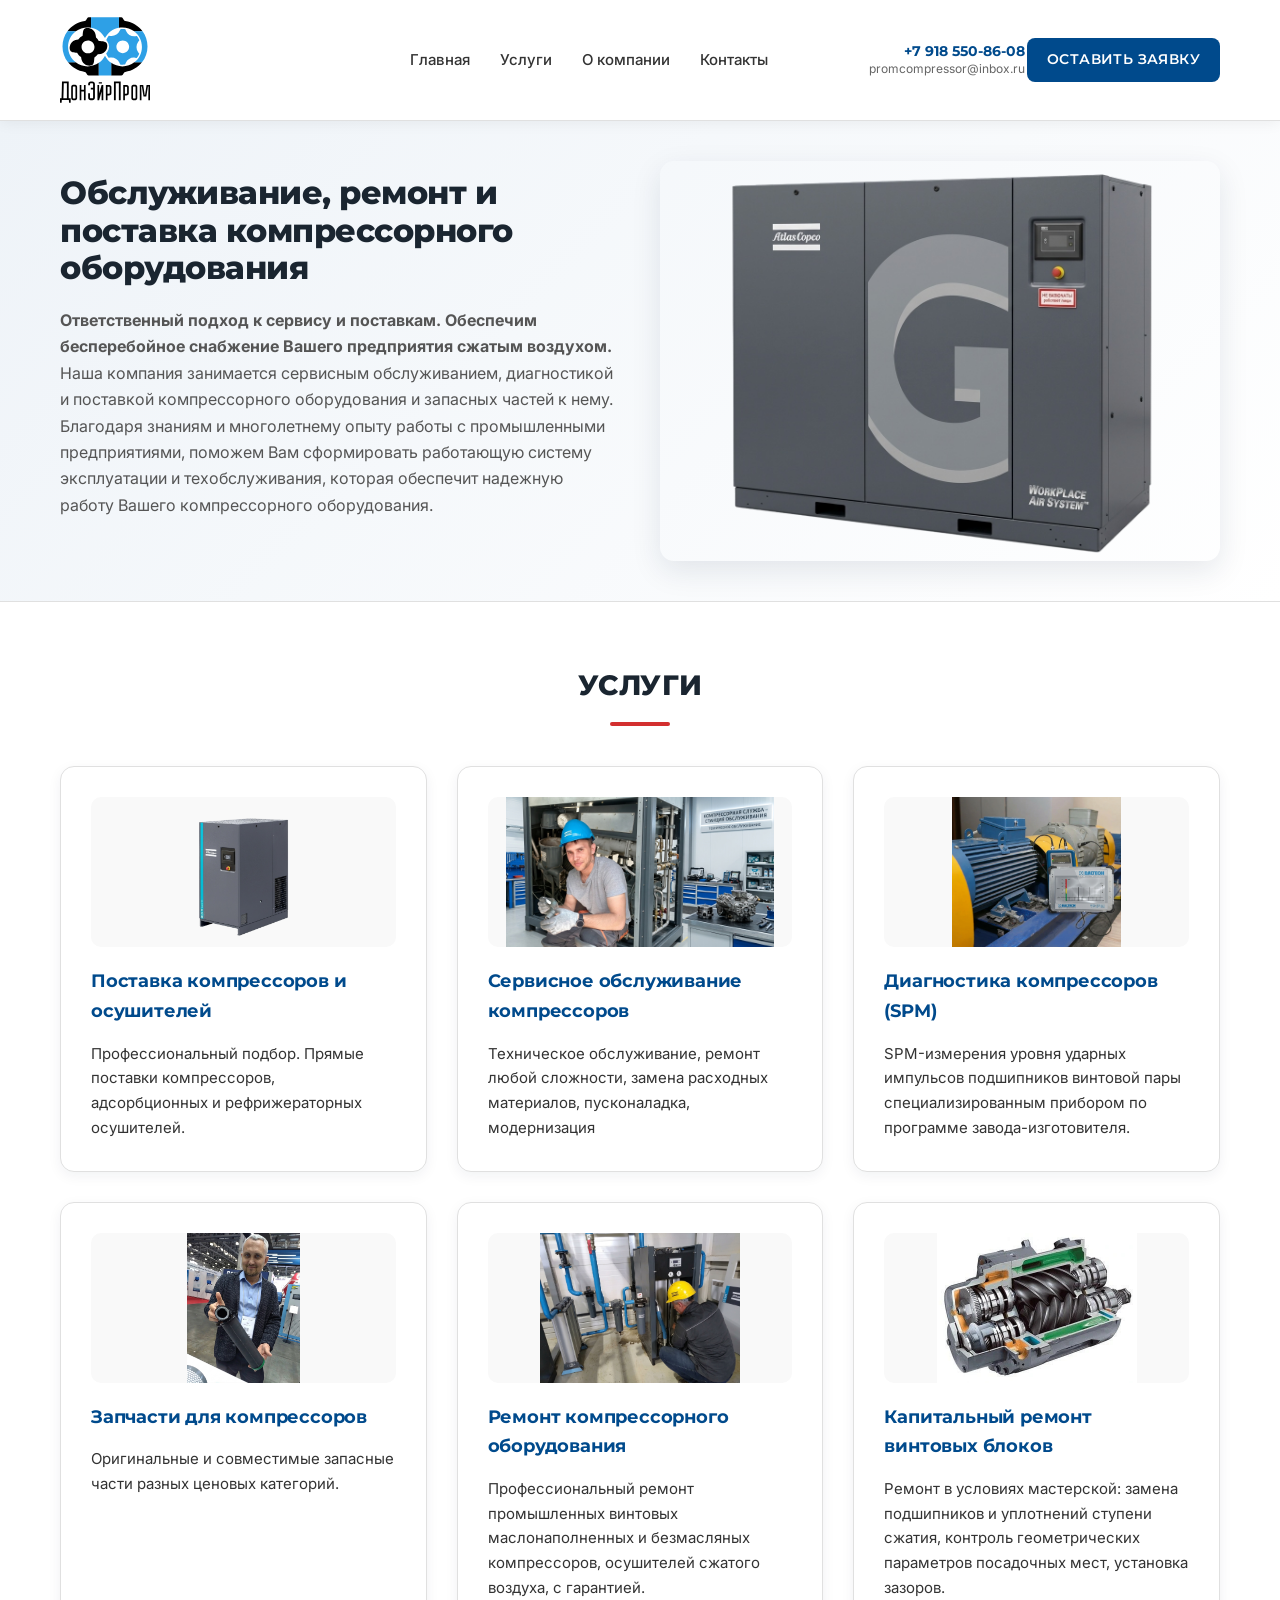
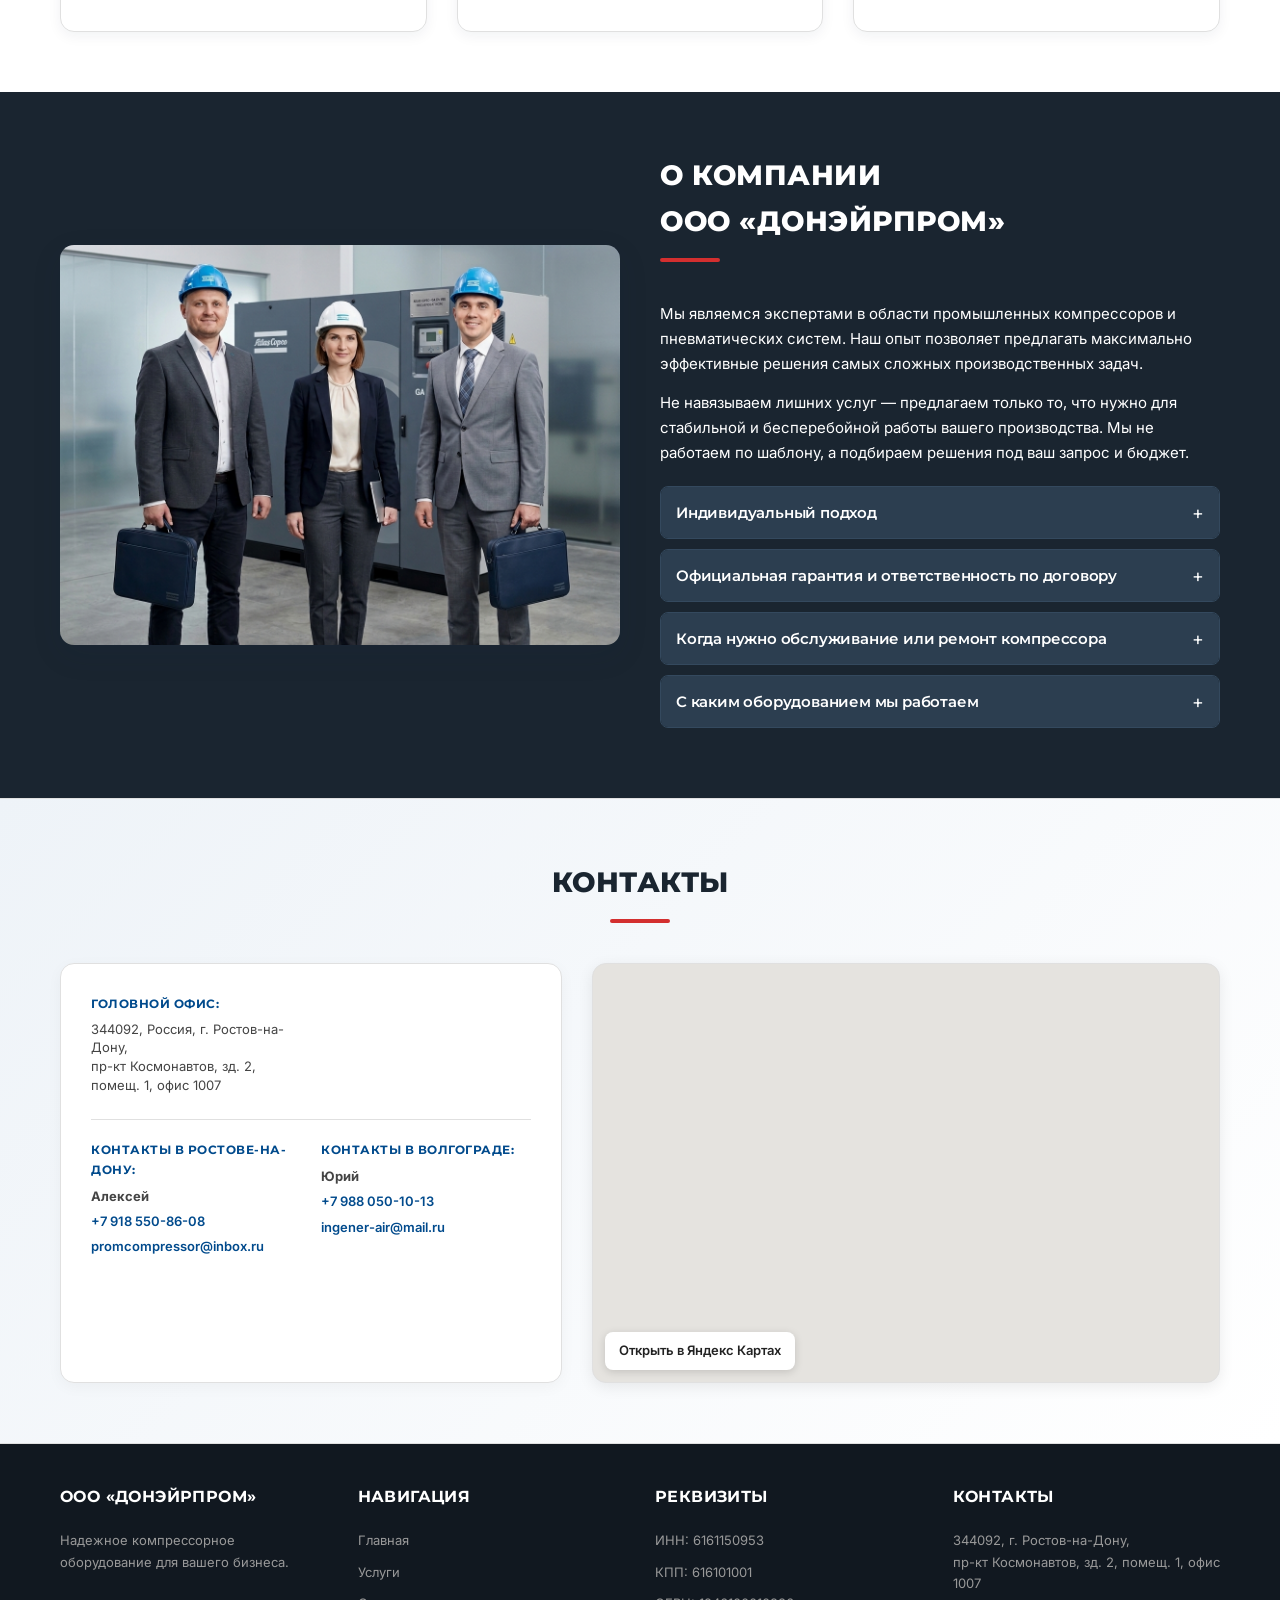
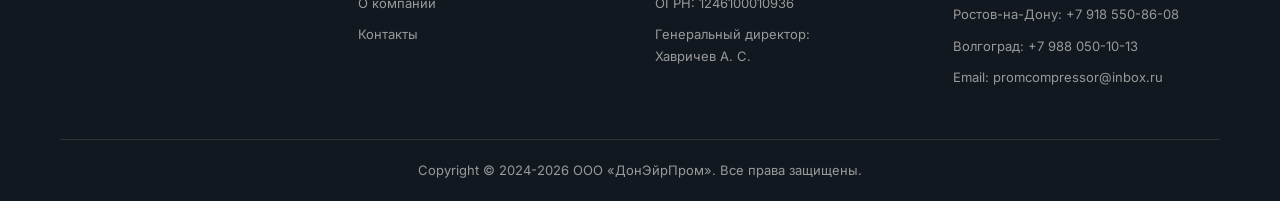
==== commit 8c5b4b94: "изменена текстовка" ====
--- a/index.html
+++ b/index.html
@@ -162,7 +162,7 @@
     <section class="hero" id="home">
         <div class="container hero-content">
             <div>
-                <h1>Обслуживание, ремонт и поставка компрессорного оборудования в Ростове-на-Дону и Волгограде</h1>
+                <h1>Обслуживание, ремонт и поставка компрессорного оборудования</h1>
                 <p>
                     <strong>Ответственный подход к сервису и поставкам. Обеспечим бесперебойное снабжение Вашего предприятия сжатым воздухом.</strong>
                     <span class="hero-more" id="heroMore">Наша компания занимается сервисным обслуживанием, диагностикой и поставкой компрессорного оборудования и запасных частей к нему. Благодаря знаниям и многолетнему опыту работы с промышленными предприятиями, поможем Вам сформировать работающую систему эксплуатации и техобслуживания, которая обеспечит надежную работу Вашего компрессорного оборудования.</span>
@@ -180,7 +180,7 @@
 
     <section class="section" id="services">
         <div class="container">
-            <h2 class="section-title">Услуги по компрессорному оборудованию</h2>
+            <h2 class="section-title">Услуги</h2>
             <div class="grid-3">
                 <article class="card">
                     <div class="card-img-container">
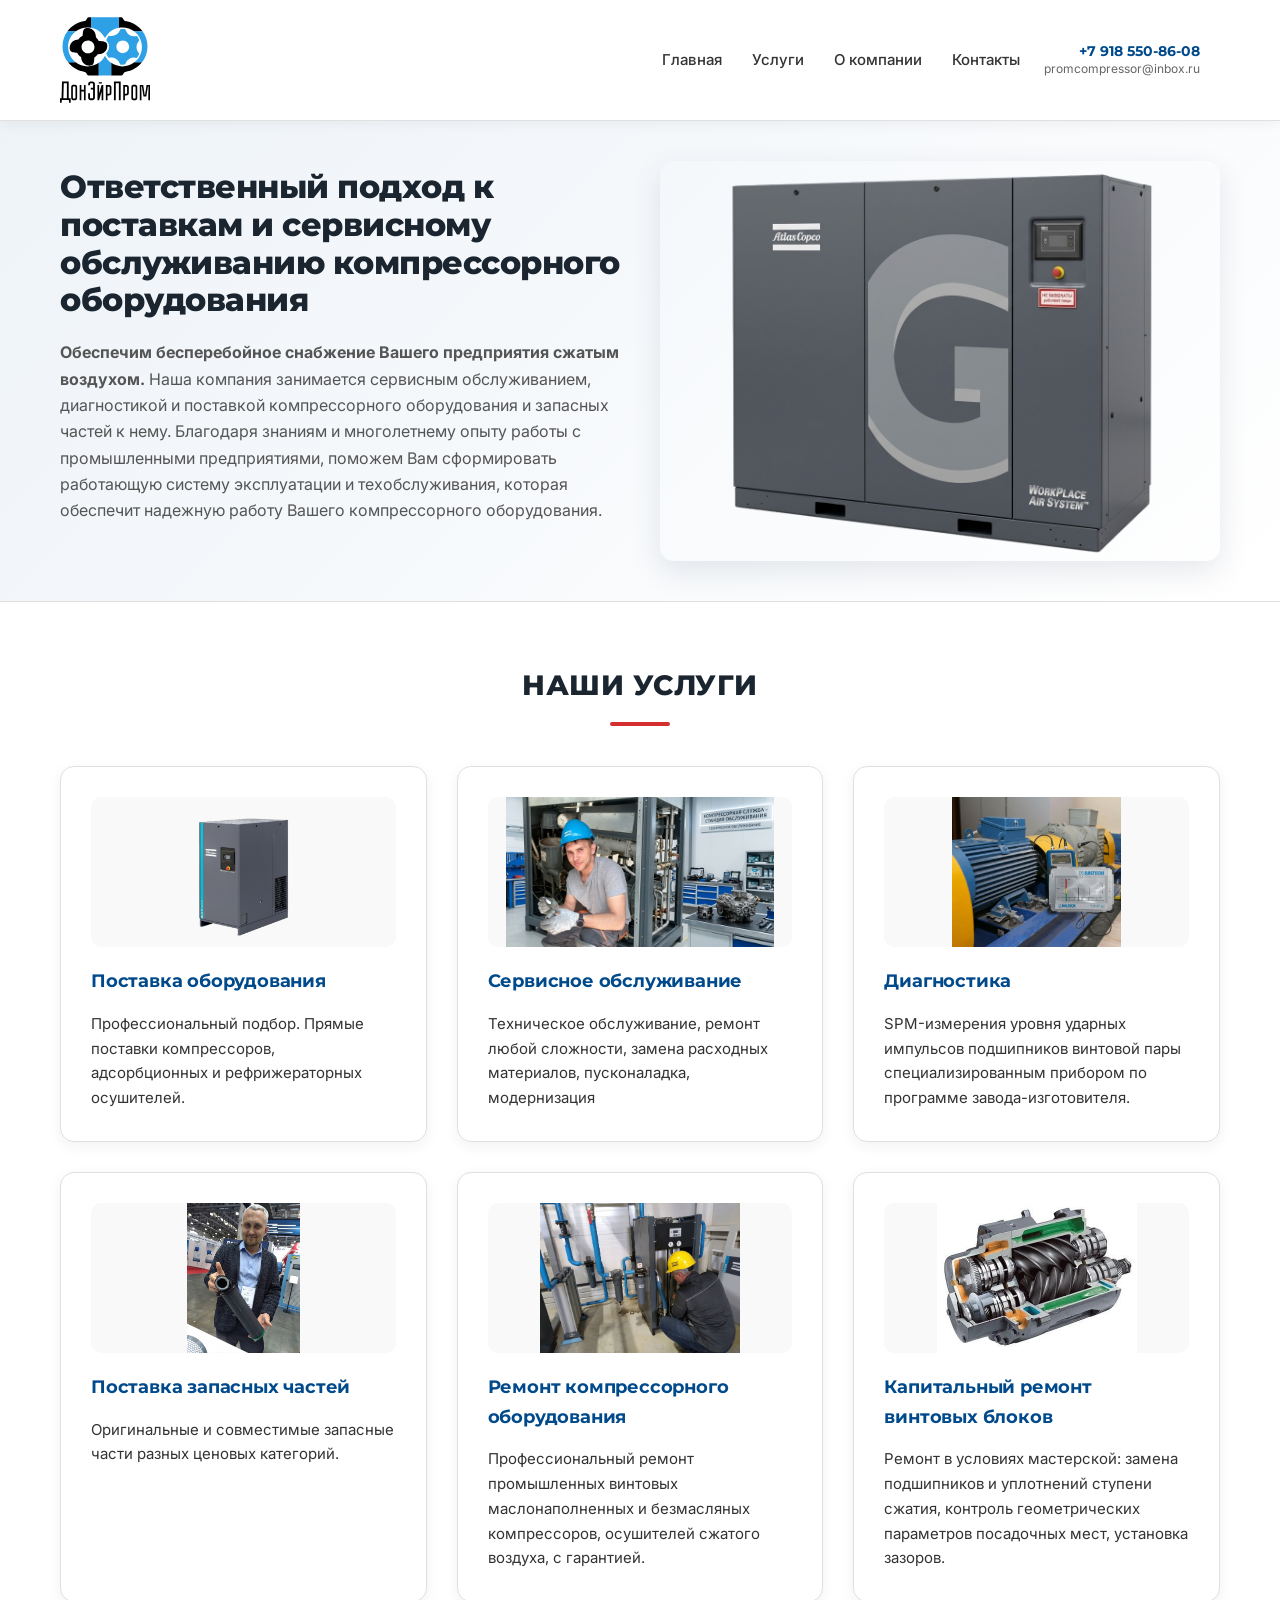
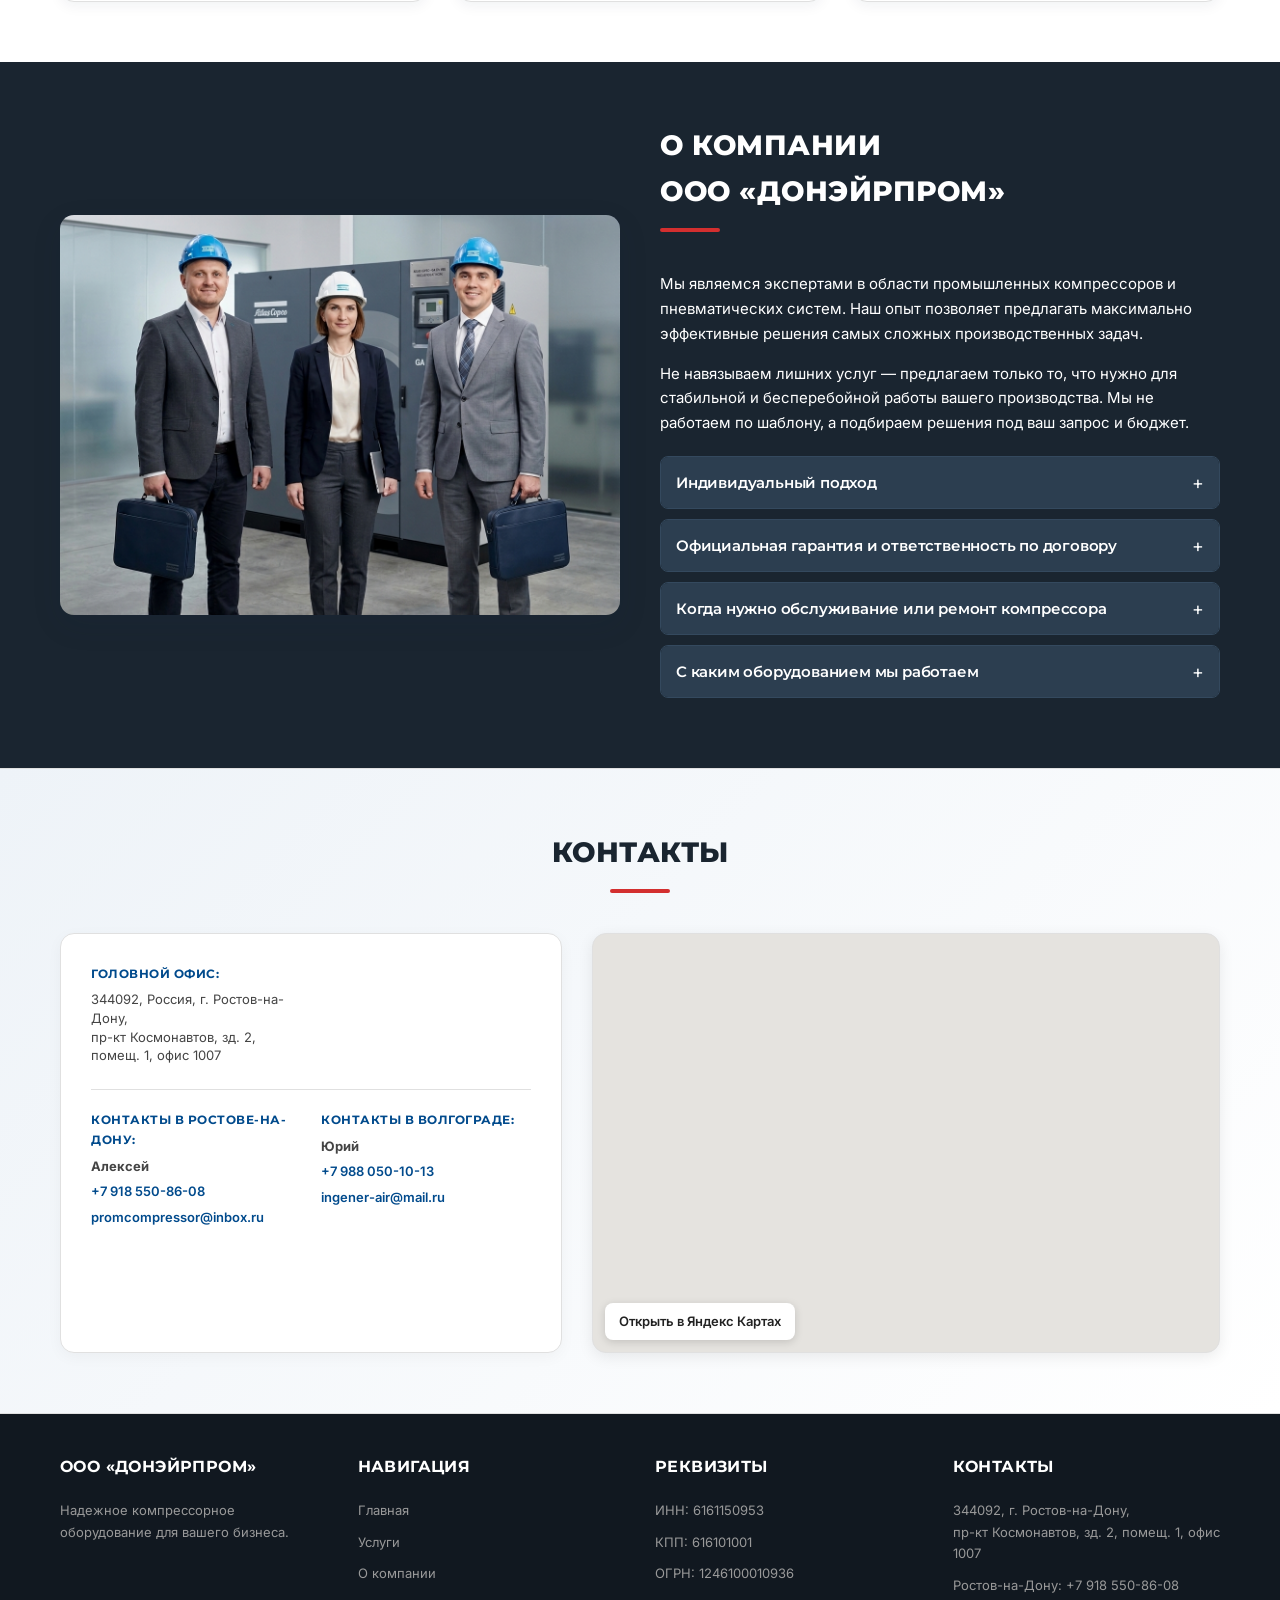
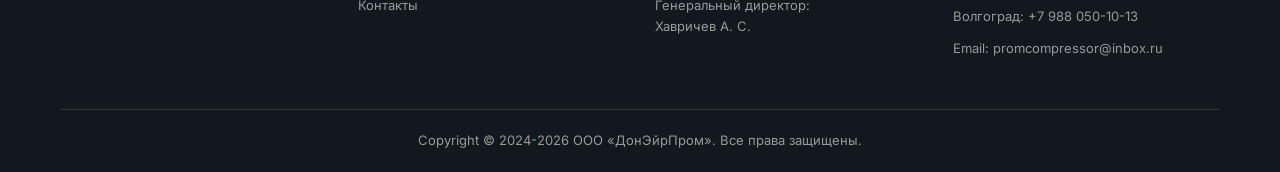
==== commit c853fe5b: "Текстовка вернута и скнопка скрыта" ====
--- a/index.html
+++ b/index.html
@@ -140,7 +140,6 @@
                 <!--
                 <button class="btn" onclick="document.getElementById('request-form').scrollIntoView({behavior: 'smooth'})">Оставить заявку</button>
                 -->
-                <a class="btn" href="mailto:promcompressor@inbox.ru?subject=Заявка%20с%20сайта%20ДонЭйрПром">Оставить заявку</a>
 
                 <button class="mobile-menu-btn" id="mobileMenuBtn" aria-label="Открыть меню">≡</button>
             </div>
@@ -154,7 +153,6 @@
             <!--
             <button class="btn mobile-link" onclick="document.getElementById('request-form').scrollIntoView({behavior: 'smooth'})">Оставить заявку</button>
             -->
-            <a class="btn mobile-link" href="mailto:promcompressor@inbox.ru?subject=Заявка%20с%20сайта%20ДонЭйрПром">Оставить заявку</a>
         </nav>
     </header>
 
@@ -162,9 +160,9 @@
     <section class="hero" id="home">
         <div class="container hero-content">
             <div>
-                <h1>Обслуживание, ремонт и поставка компрессорного оборудования</h1>
+                <h1>Ответственный подход к поставкам и сервисному обслуживанию компрессорного оборудования</h1>
                 <p>
-                    <strong>Ответственный подход к сервису и поставкам. Обеспечим бесперебойное снабжение Вашего предприятия сжатым воздухом.</strong>
+                    <strong>Обеспечим бесперебойное снабжение Вашего предприятия сжатым воздухом.</strong>
                     <span class="hero-more" id="heroMore">Наша компания занимается сервисным обслуживанием, диагностикой и поставкой компрессорного оборудования и запасных частей к нему. Благодаря знаниям и многолетнему опыту работы с промышленными предприятиями, поможем Вам сформировать работающую систему эксплуатации и техобслуживания, которая обеспечит надежную работу Вашего компрессорного оборудования.</span>
                     <button type="button" class="hero-more-btn" id="heroMoreBtn" aria-expanded="false">Подробнее</button>
                 </p>
@@ -180,34 +178,34 @@
 
     <section class="section" id="services">
         <div class="container">
-            <h2 class="section-title">Услуги</h2>
+            <h2 class="section-title">Наши услуги</h2>
             <div class="grid-3">
                 <article class="card">
                     <div class="card-img-container">
                         <img src="images/compressor.png" alt="Поставка промышленных компрессоров и осушителей" loading="lazy" decoding="async">
                     </div>
-                    <h3>Поставка компрессоров и осушителей</h3>
+                    <h3>Поставка оборудования</h3>
                     <p>Профессиональный подбор. Прямые поставки компрессоров, адсорбционных и рефрижераторных осушителей.</p>
                 </article>
                 <article class="card">
                     <div class="card-img-container">
                         <img src="images/ingenner.jpg" alt="Инженер выполняет сервисное обслуживание компрессора" loading="lazy" decoding="async">
                     </div>
-                    <h3>Сервисное обслуживание компрессоров</h3>
+                    <h3>Сервисное обслуживание</h3>
                     <p>Техническое обслуживание, ремонт любой сложности, замена расходных материалов, пусконаладка, модернизация</p>
                 </article>
                 <article class="card">
                     <div class="card-img-container">
                         <img src="images/service-diagnostics.jpg" alt="SPM-диагностика подшипников винтового блока компрессора" loading="lazy" decoding="async">
                     </div>
-                    <h3>Диагностика компрессоров (SPM)</h3>
+                    <h3>Диагностика</h3>
                     <p>SPM-измерения уровня ударных импульсов подшипников винтовой пары специализированным прибором по программе завода-изготовителя.</p>
                 </article>
                 <article class="card">
                     <div class="card-img-container">
                         <img src="images/service-spare-parts.jpeg" alt="Запасные части и расходные материалы для компрессоров" loading="lazy" decoding="async">
                     </div>
-                    <h3>Запчасти для компрессоров</h3>
+                    <h3>Поставка запасных частей</h3>
                     <p>Оригинальные и совместимые запасные части разных ценовых категорий.</p>
                 </article>
                 <article class="card">
--- a/css/index.css
+++ b/css/index.css
@@ -134,9 +134,15 @@
     display: block;
 }
 
+/* .nav-desktop {
+    display: flex;
+    gap: 30px;
+} */
+
 .nav-desktop {
     display: flex;
     gap: 30px;
+    margin-right: 200px;
 }
 
 .nav-desktop a {
@@ -206,9 +212,23 @@
     gap: 15px;
 }
 
-.header-contacts {
+/* .header-contacts {
     position: absolute;
     right: 195px;
+    top: 50%;
+    transform: translateY(-50%);
+    display: flex;
+    flex-direction: column;
+    align-items: flex-end;
+    gap: 2px;
+    line-height: 1.2;
+    white-space: nowrap;
+    z-index: 10;
+} */
+
+ .header-contacts {
+    position: absolute;
+    right: 20px;
     top: 50%;
     transform: translateY(-50%);
     display: flex;
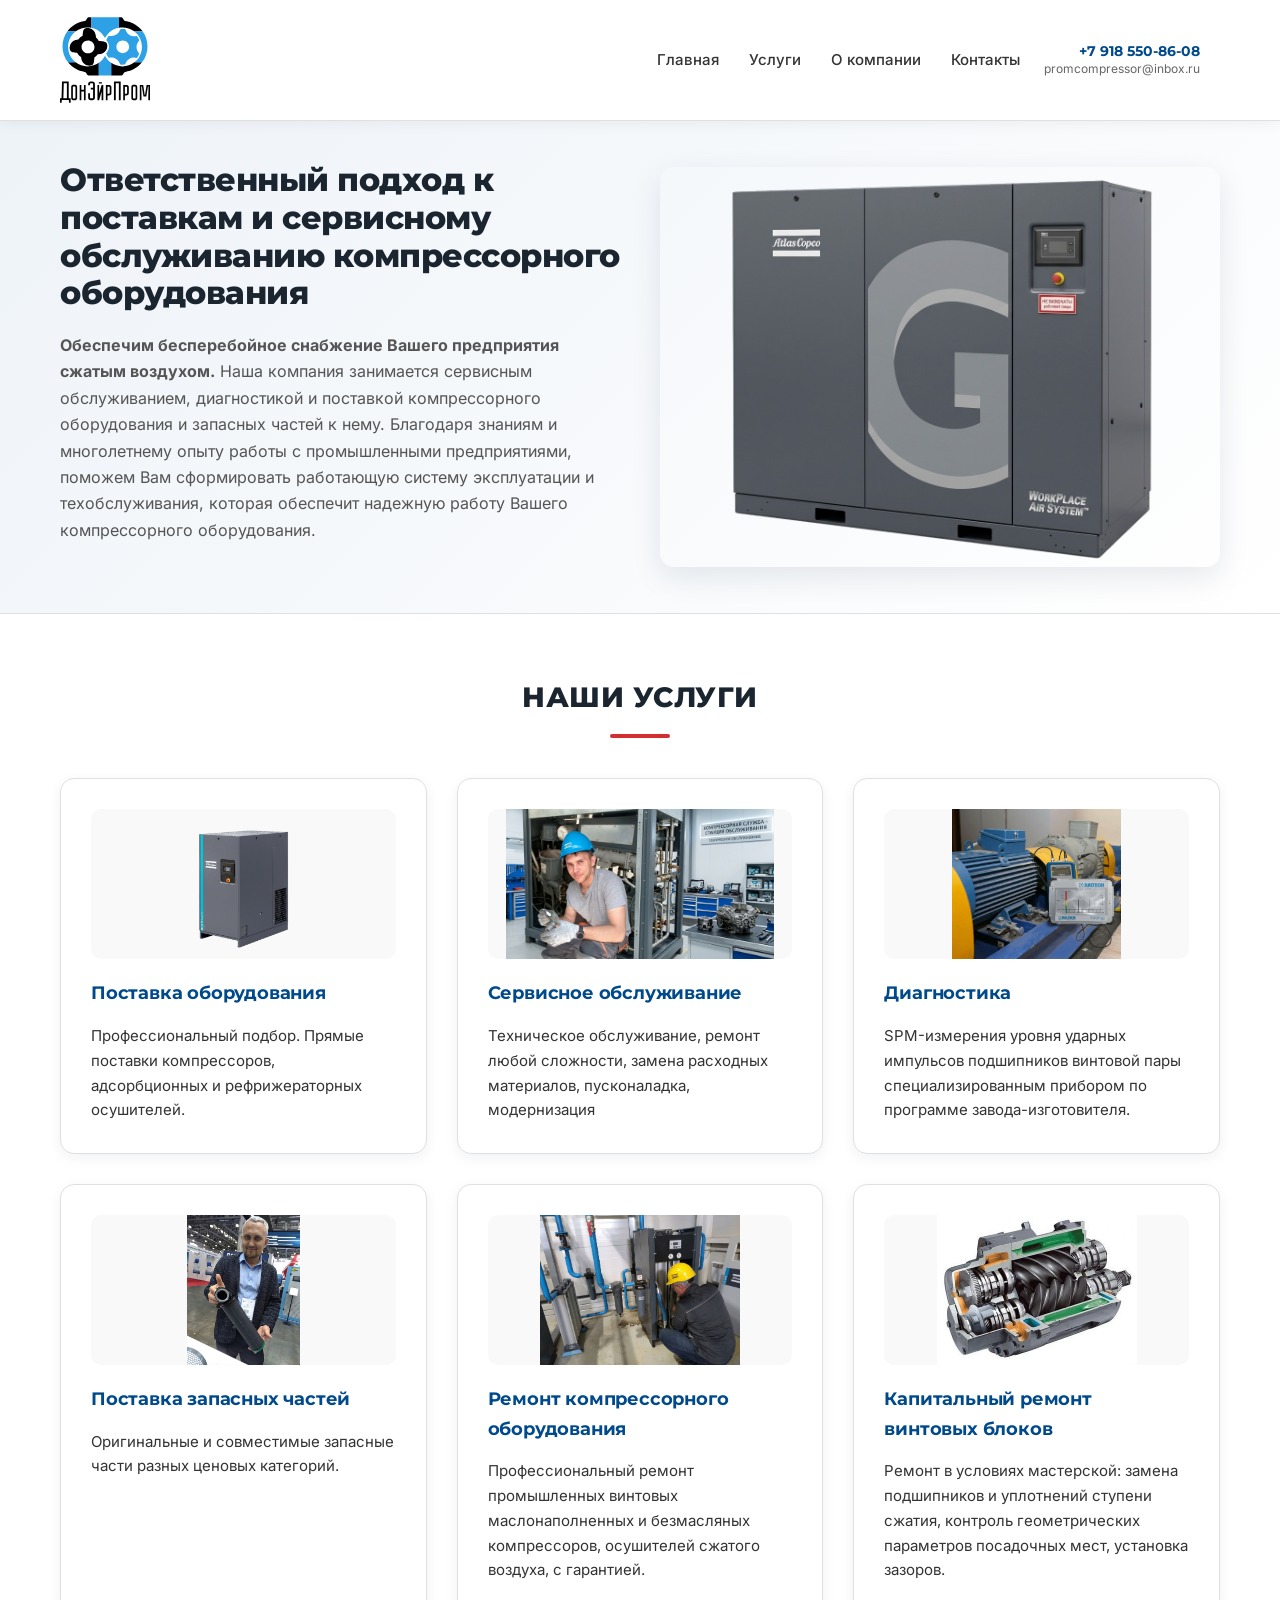
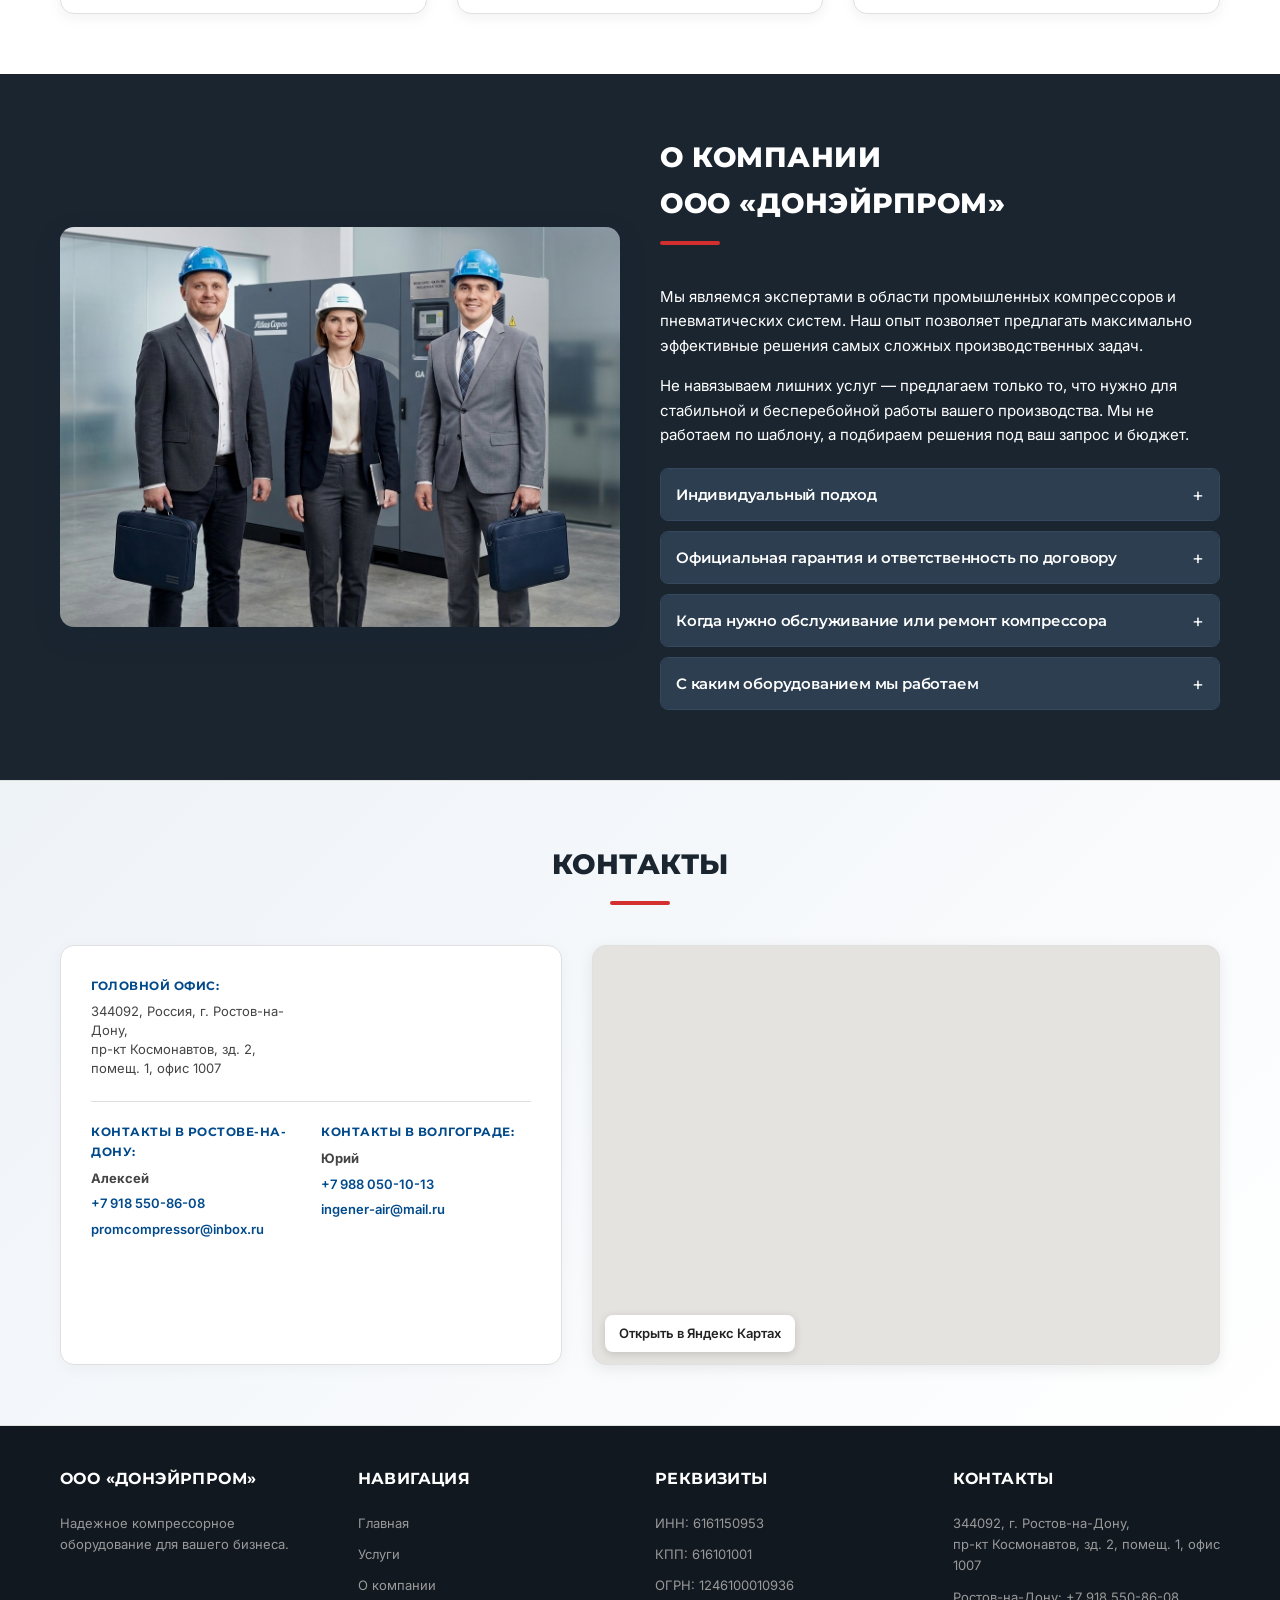
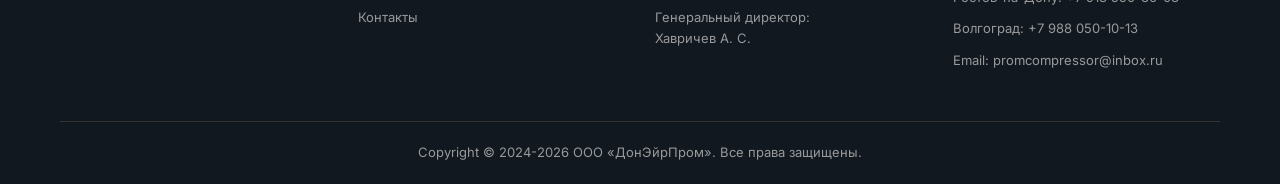
==== commit 7c5db1d9: "шрифты предгажружены" ====
--- a/index.html
+++ b/index.html
@@ -30,11 +30,8 @@
     <link rel="icon" href="images/favicon.png" type="image/png">
     <link rel="apple-touch-icon" href="images/favicon.png">
 
-    <link rel="preconnect" href="https://fonts.googleapis.com">
-    <link rel="preconnect" href="https://fonts.gstatic.com" crossorigin>
     <link rel="preload" as="image" href="images/hero-compressor.png" fetchpriority="high">
-    <link rel="stylesheet" href="https://fonts.googleapis.com/css2?family=Inter:wght@400;500;600;700&family=Montserrat:wght@600;700;800&display=swap">
-    <link rel="stylesheet" href="css/index.css?v=2.3">
+    <link rel="stylesheet" href="css/index.css?v=2.5">
 
     <script type="application/ld+json">
     {
--- a/css/index.css
+++ b/css/index.css
@@ -1,4 +1,66 @@
-@import url('https://fonts.googleapis.com/css2?family=Inter:wght@400;500;600;700&family=Montserrat:wght@600;700;800&display=swap');
+@font-face {
+    font-family: 'Inter';
+    font-style: normal;
+    font-weight: 300;
+    font-display: swap;
+    src: url('/fonts/inter-v20-cyrillic_latin-300.woff2') format('woff2');
+}
+@font-face {
+    font-family: 'Inter';
+    font-style: normal;
+    font-weight: 400;
+    font-display: swap;
+    src: url('/fonts/inter-v20-cyrillic_latin-regular.woff2') format('woff2');
+}
+@font-face {
+    font-family: 'Inter';
+    font-style: normal;
+    font-weight: 500;
+    font-display: swap;
+    src: url('/fonts/inter-v20-cyrillic_latin-500.woff2') format('woff2');
+}
+@font-face {
+    font-family: 'Inter';
+    font-style: normal;
+    font-weight: 600;
+    font-display: swap;
+    src: url('/fonts/inter-v20-cyrillic_latin-600.woff2') format('woff2');
+}
+@font-face {
+    font-family: 'Inter';
+    font-style: normal;
+    font-weight: 700;
+    font-display: swap;
+    src: url('/fonts/inter-v20-cyrillic_latin-700.woff2') format('woff2');
+}
+@font-face {
+  font-family: 'Montserrat';
+  font-style: normal;
+  font-weight: 400;
+  font-display: swap;
+  src: url('/fonts/montserrat-v31-cyrillic_latin-regular.woff2') format('woff2');
+}
+@font-face {
+    font-family: 'Montserrat';
+    font-style: normal;
+    font-weight: 600;
+    font-display: swap;
+    src: url('/fonts/montserrat-v31-cyrillic_latin-600.woff2') format('woff2');
+}
+@font-face {
+    font-family: 'Montserrat';
+    font-style: normal;
+    font-weight: 700;
+    font-display: swap;
+    src: url('/fonts/montserrat-v31-cyrillic_latin-700.woff2') format('woff2');
+}
+@font-face {
+    font-family: 'Montserrat';
+    font-style: normal;
+    font-weight: 800;
+    font-display: swap;
+    src: url('/fonts/montserrat-v31-cyrillic_latin-800.woff2') format('woff2');
+}
 
 html {
     scroll-padding-top: 75px;
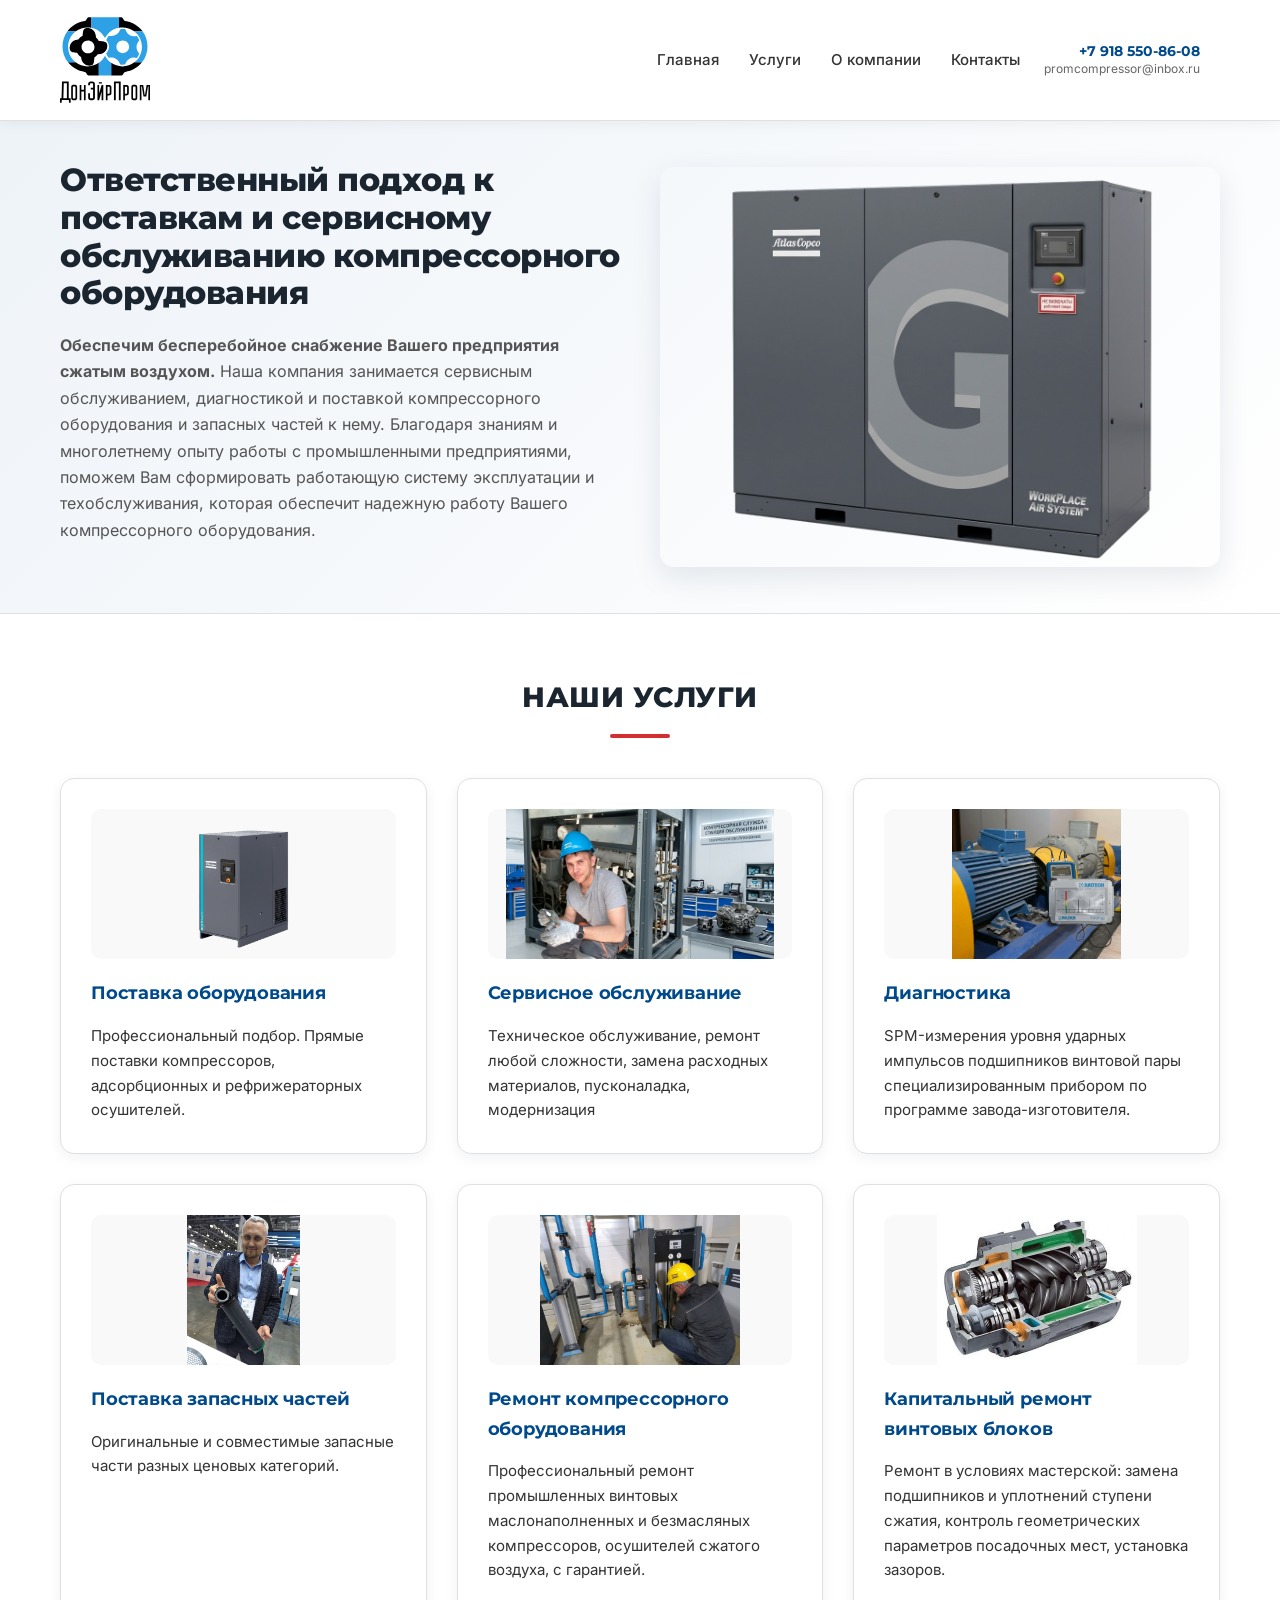
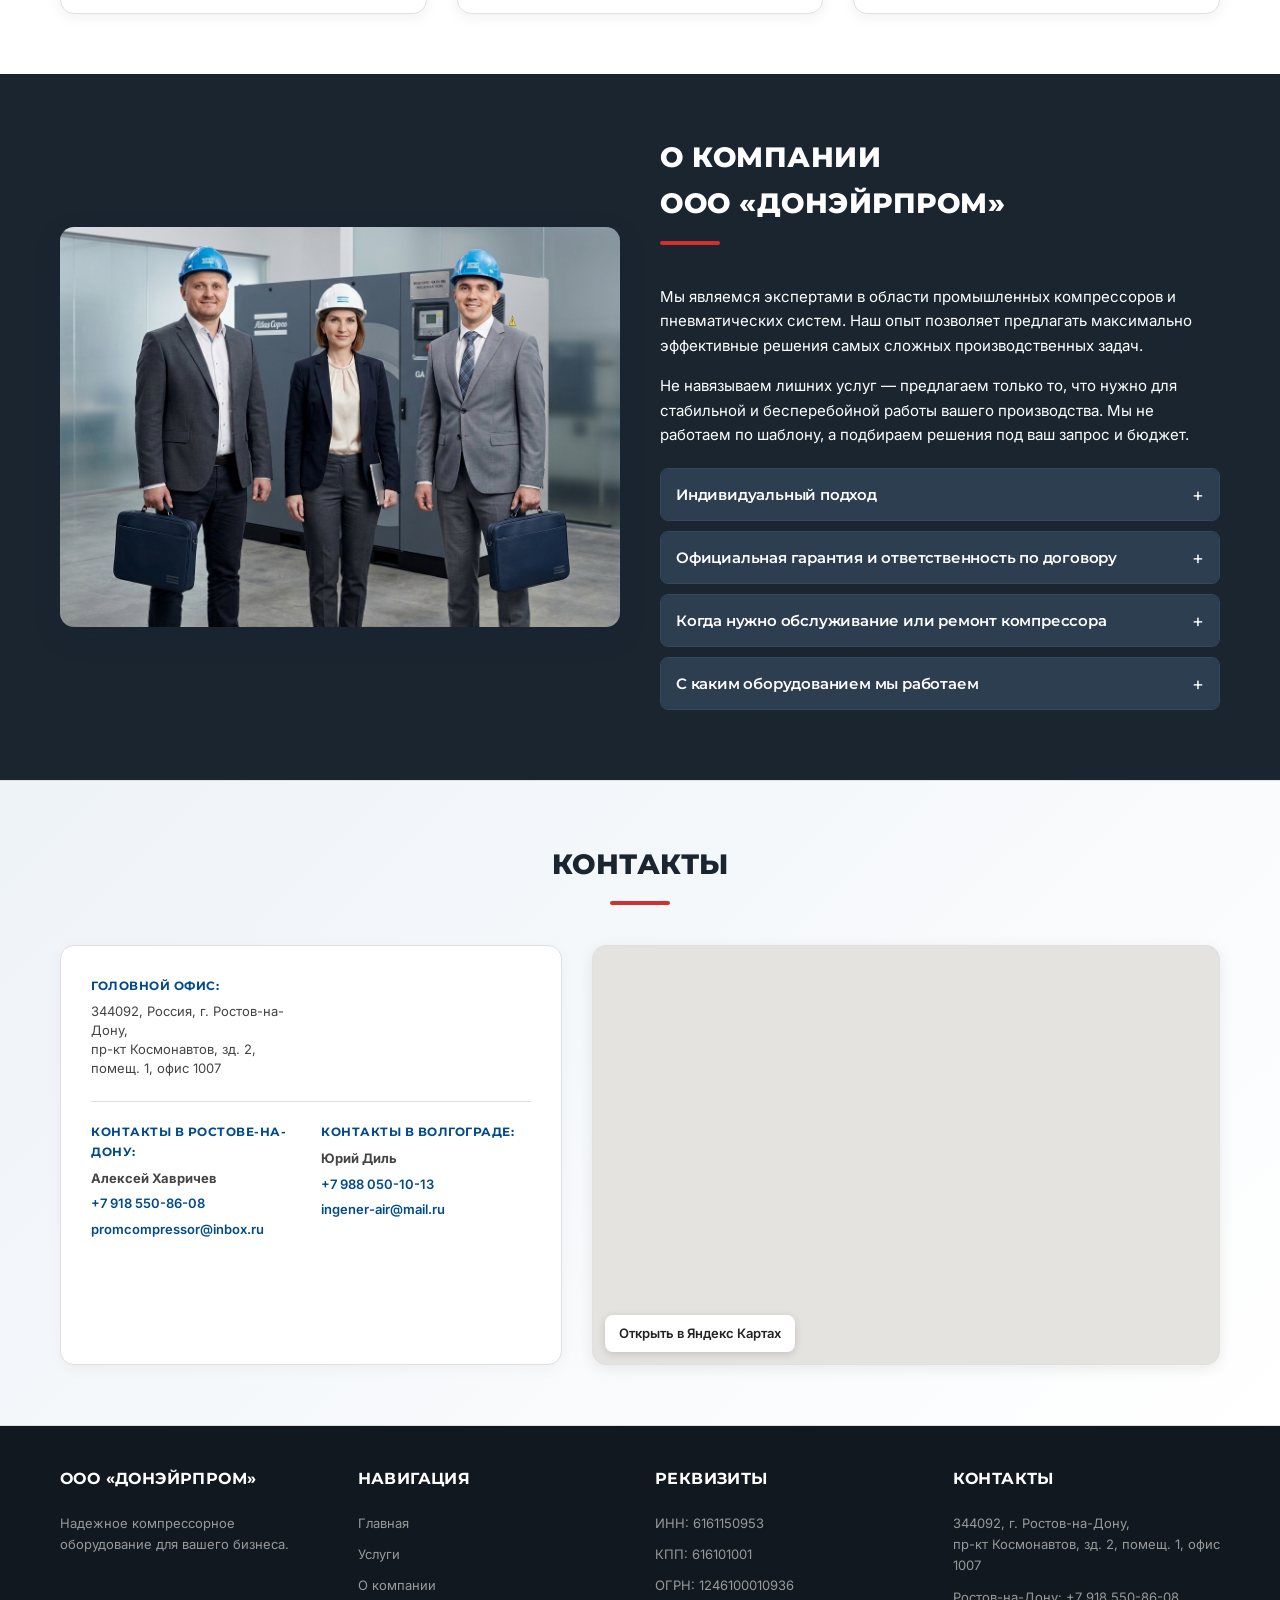
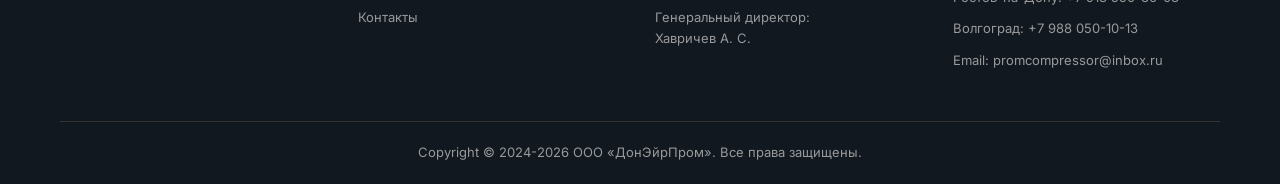
==== commit d20a114e: "правки в контактам" ====
--- a/index.html
+++ b/index.html
@@ -297,13 +297,13 @@
                     <div class="contacts-main-row">
                         <div class="contacts-col">
                             <div class="contacts-label">Контакты в Ростове-на-Дону:</div>
-                            <p><strong>Алексей</strong></p>
+                            <p><strong>Алексей Хавричев</strong></p>
                             <p><a href="tel:+79185508608">+7 918 550-86-08</a></p>
                             <p><a href="mailto:promcompressor@inbox.ru">promcompressor@inbox.ru</a></p>
                         </div>
                         <div class="contacts-col">
                             <div class="contacts-label">Контакты в Волгограде:</div>
-                            <p><strong>Юрий</strong></p>
+                            <p><strong>Юрий Диль</strong></p>
                             <p><a href="tel:+79880501013">+7 988 050-10-13</a></p>
                             <p><a href="mailto:ingener-air@mail.ru">ingener-air@mail.ru</a></p>
                         </div>
